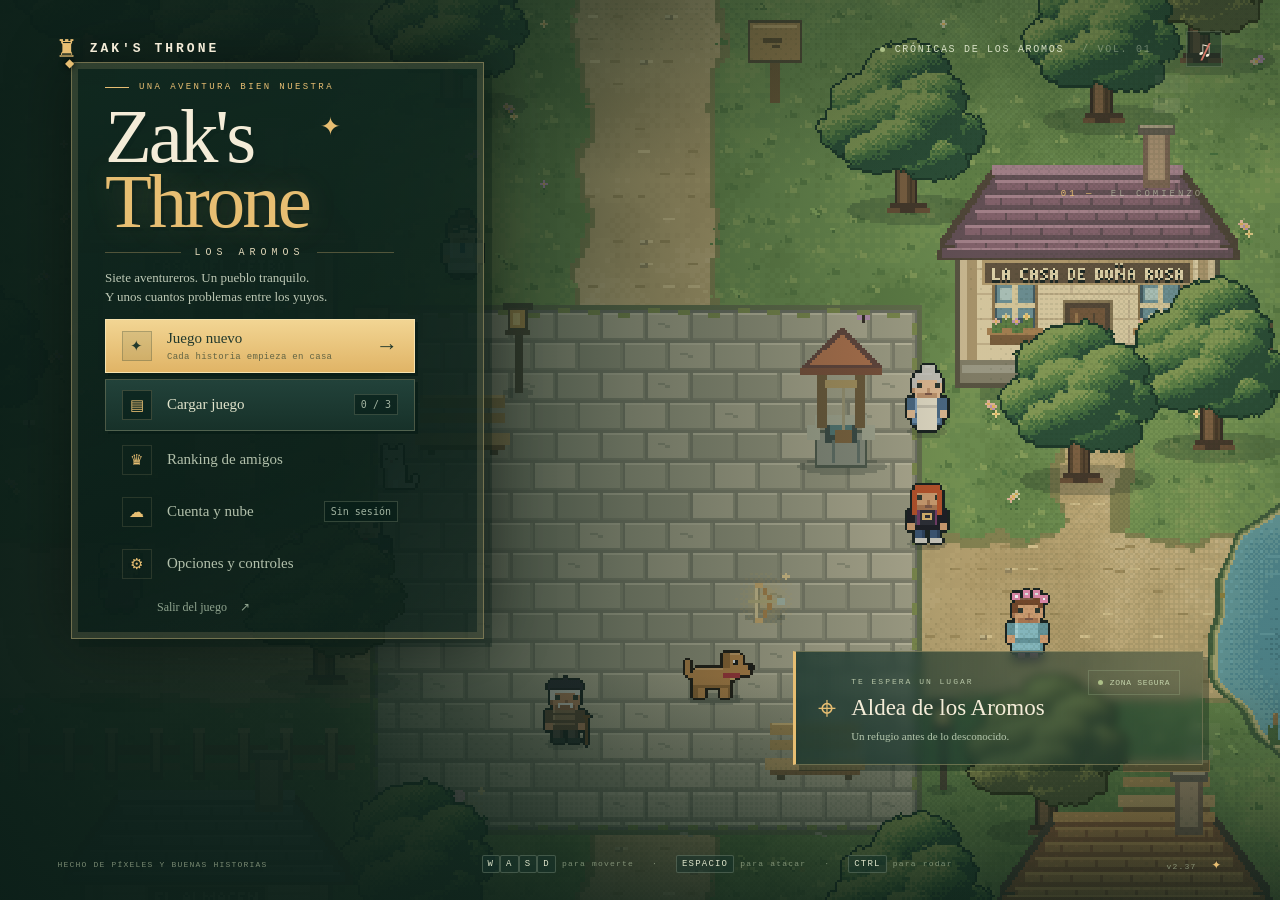
==== index.html @ b89da618 "v2.37 Co-Authored-By: Claude Opus 5.5 <noreply@anthropic.com>" ====
<!DOCTYPE html>
<html lang="es">
<head>
  <meta charset="UTF-8">
  <meta name="viewport" content="width=device-width, initial-scale=1, viewport-fit=cover, user-scalable=no">
  <meta name="mobile-web-app-capable" content="yes">
  <meta name="apple-mobile-web-app-capable" content="yes">
  <meta name="apple-mobile-web-app-status-bar-style" content="black-translucent">
  <meta name="theme-color" content="#172e28">
  <link rel="manifest" href="manifest.webmanifest">
  <link rel="apple-touch-icon" href="icons/icon-192.png">
  <meta name="description" content="Zak's Throne: una aventura pixel art entre amigos, yuyos y un poquito de peligro.">
  <title>Zak's Throne — Los Aromos</title>
  <link rel="icon" href="data:image/svg+xml,%3Csvg xmlns='http://www.w3.org/2000/svg' viewBox='0 0 32 32'%3E%3Crect width='32' height='32' rx='6' fill='%23172e28'/%3E%3Cpath d='M6 10l5 5 5-9 5 9 5-5-3 15H9z' fill='%23eac779'/%3E%3C/svg%3E">
  <link rel="stylesheet" href="src/style.css">
</head>
<body>
  <main id="app">
    <canvas id="world" width="640" height="360" aria-label="Mundo de Zak's Throne: juego de aventura visto desde arriba"></canvas>
    <div class="vignette"></div>
    <header id="masthead"><a class="brand" href="#" aria-label="Zak's Throne"><span class="crown">♜</span> ZAK'S THRONE</a><div class="edition"><span class="live-dot"></span> CRÓNICAS DE LOS AROMOS <span class="edition-version">/ VOL. 01</span></div><button class="icon-button" id="menu-fullscreen" title="Pantalla completa" aria-label="Pantalla completa">⛶</button><button class="icon-button" id="sound-toggle" title="Activar o desactivar sonido" aria-label="Activar sonido">♫<span class="sound-slash">/</span></button></header>
    <section id="menu-screen" class="screen menu-screen">
      <div class="menu-copy">
        <div class="eyebrow"><span></span> UNA AVENTURA BIEN NUESTRA</div>
        <h1>Zak's<br><span>Throne</span><i>✦</i></h1>
        <div class="title-rule"><span></span><b>LOS AROMOS</b><span></span></div>
        <p class="menu-description">Siete aventureros. Un pueblo tranquilo.<br>Y unos cuantos problemas entre los yuyos.</p>
        <nav class="main-actions" aria-label="Menú principal">
          <button class="button primary" id="new-game"><span class="button-symbol">✦</span><span>Juego nuevo<small>Cada historia empieza en casa</small></span><span class="arrow">→</span></button>
          <button class="button secondary" id="load-game"><span class="button-symbol">▤</span><span>Cargar juego</span><span id="save-count" class="button-tag">0 / 3</span></button>
          <button class="button quiet" id="ranking-button"><span class="button-symbol">♛</span><span>Ranking de amigos</span></button>
          <button class="button quiet hidden" id="cloud-button"><span class="button-symbol">☁</span><span>Cuenta y nube</span><span id="cloud-status" class="button-tag"></span></button>
          <button class="button quiet" id="settings-button"><span class="button-symbol">⚙</span><span>Opciones y controles</span></button>
          <button class="exit-link" id="exit-game">Salir del juego <span>↗</span></button>
        </nav>
        <div class="menu-note"><span class="tiny-leaf">❧</span> Sin apuro. El camino también es la aventura.</div>
      </div>
      <aside class="scene-caption"><div class="scene-marker">⌖</div><div><span>TE ESPERA UN LUGAR</span><strong>Aldea de los Aromos</strong><p>Un refugio antes de lo desconocido.</p></div><span class="safe-pill"><i></i> ZONA SEGURA</span></aside>
      <div class="scene-label"><span>01 —</span> EL COMIENZO</div>
    </section>
    <section id="character-screen" class="screen hidden">
      <div class="page-heading"><button class="back-button" data-back="menu">← Volver</button><div class="eyebrow">TU HISTORIA, TU PERSONAJE</div><h2>¿Quién sale a la aventura?</h2><p>Cada amigo tiene su manera de arreglárselas.</p></div>
      <div id="character-grid" class="character-grid"></div>
      <div id="character-detail" class="character-detail"></div>
      <div class="character-bottom"><label class="ranking-name"><span>Tu nombre en el ranking</span><input id="player-name" maxlength="16" autocomplete="nickname" placeholder="Tu apodo (obligatorio)" spellcheck="false" required aria-required="true"></label><button id="begin-adventure" class="button primary compact">Empezar la aventura <span>→</span></button></div>
    </section>
    <section id="hud" class="hidden" aria-label="Interfaz de juego">
      <div class="player-panel"><canvas id="hud-portrait" width="40" height="48"></canvas><div class="player-vitals"><div class="player-label"><strong id="hud-name">Dante</strong><span id="hud-level">NVL. 1</span></div><div class="meter health"><i id="health-fill"></i><span id="health-text"></span></div><div class="meter energy"><i id="energy-fill"></i><span id="energy-text"></span></div><div class="meter xp"><i id="xp-fill"></i></div><div class="purse"><span id="hud-coins" title="Monedas">◉ 0</span><button id="herb-button" class="purse-herbs" title="Usar hierba medicinal (R)">❦ <b id="hud-herbs">0/5</b> <kbd>R</kbd></button><button id="item-button" class="purse-herbs purse-item" title="Usar el objeto elegido (F). G cambia de objeto">🎒 <b id="hud-item">—</b> <kbd>F</kbd></button><span id="hud-combo" class="combo"></span></div></div></div>
      <div class="location-panel"><span id="hud-time">☀ 08:00</span><strong id="hud-biome">Aldea de los Aromos</strong><span id="hud-safety" class="safe-text">ZONA SEGURA</span></div>
      <div id="status-effects"></div><div id="quest-hint"><span>DIARIO DE VIAJE</span><strong id="quest-current">Encontrá el arco en la aldea</strong><small>J para abrir el diario</small></div>
      <div id="interaction-hint" class="hidden"></div>
      <div id="boss-bar" class="hidden" aria-live="polite"><span id="boss-name">Jefe</span><div class="boss-meter"><i id="boss-fill"></i></div><small id="boss-hint"></small></div>
      <div class="bottom-hud"><button id="stats-button" class="hud-button" title="Personaje (C)">♙ <span>Personaje</span><b id="points-badge" class="hidden">0</b><kbd>C</kbd></button><button id="bag-button" class="hud-button" title="Bolsa y amuletos (B)">🎒 <span>Bolsa</span><kbd>B</kbd></button><div id="weapon-bar"></div><button id="ability-button" class="hud-button ability"><span id="ability-label">Habilidad</span><kbd>Q</kbd><i id="ability-cooldown"></i></button><button id="journal-button" class="hud-button" title="Diario (J)">▤ <b id="journal-badge" class="hidden" aria-label="Recompensas para reclamar">◉</b><kbd>J</kbd></button><button id="pause-button" class="hud-button" title="Pausa (Esc)">Ⅱ <kbd>Esc</kbd></button><button id="fullscreen-button" class="hud-button" title="Pantalla completa" aria-label="Pantalla completa">⛶</button></div>
      <div id="touch-controls"><div id="joystick-zone" aria-label="Joystick: arrastrá para moverte"><div class="stick-base"><div class="stick-knob"></div></div></div><div class="touch-actions"><button id="touch-attack" aria-label="Atacar: arrastrá para apuntar y soltá para atacar, o tocá para apuntar solo"><span class="aim-knob">⚔</span></button><button id="touch-roll" aria-label="Rodar">⟲<small>Rodar</small></button><button id="touch-ability" aria-label="Habilidad">✦<small id="touch-ability-label">Hab.</small></button><button id="touch-interact" aria-label="Interactuar">E</button><button id="touch-herb" aria-label="Usar hierba">❦<small id="touch-herb-count">0</small></button><button id="touch-item" aria-label="Usar el objeto elegido">🎒<small id="touch-item-count">—</small></button><button id="touch-run" aria-label="Correr" aria-pressed="false">»<small>Correr</small></button><button id="touch-weapon" aria-label="Cambiar arma">✊<small>Arma</small></button></div></div>
    </section>
    <div id="toast-container" aria-live="polite"></div>
    <div id="modal-overlay" class="hidden"><section id="modal" role="dialog" aria-modal="true" aria-labelledby="modal-title"><button id="close-modal" class="modal-close" aria-label="Cerrar">×</button><div id="modal-content"></div></section></div>
    <footer id="menu-footer"><span>HECHO DE PÍXELES Y BUENAS HISTORIAS</span><span><kbd>W</kbd><kbd>A</kbd><kbd>S</kbd><kbd>D</kbd> para moverte <i>·</i> <kbd>ESPACIO</kbd> para atacar <i>·</i> <kbd>CTRL</kbd> para rodar</span><span>v2.37 <b>✦</b></span></footer>
  </main>
  <script src="src/config.js"></script><script src="src/data.js"></script><script src="src/npcs.js"></script><script src="src/world.js"></script><script src="src/pixel.js"></script><script src="src/render.js"></script><script src="src/game.js"></script><script src="src/bosses.js"></script><script src="src/dimension.js"></script><script src="src/items.js"></script><script src="src/realm.js"></script><script src="src/weather.js"></script><script src="src/companions.js"></script><script src="src/companions-art.js"></script><script src="src/companion-levels.js"></script><script src="src/kennel.js"></script><script src="src/truco.js"></script><script src="src/medals.js"></script><script src="src/wanderer.js"></script><script src="src/weekly.js"></script><script src="src/bestiary.js"></script><script src="src/counter.js"></script><script src="src/ranking.js"></script><script src="src/cloud.js"></script><script src="src/ui.js"></script><script src="src/ui-extras.js"></script><script src="src/ui-codex.js"></script>
</body>
</html>
---- src/style.css ----
:root{--ink:#172e28;--deep:#11251f;--paper:#f4ecd8;--muted:#a1b3a0;--gold:#e7be72;--line:rgba(221,222,183,.2);--green:#8ba780;--red:#d37666}*{box-sizing:border-box}html,body{margin:0;min-height:100%;width:100%;background:var(--deep);color:var(--paper);font-family:Georgia,'Times New Roman',serif}button,a{-webkit-tap-highlight-color:transparent}button{font:inherit;cursor:pointer}button:disabled{cursor:not-allowed;opacity:.4}button:focus-visible,a:focus-visible{outline:2px solid var(--gold);outline-offset:5px}button{color:inherit}a{color:inherit;text-decoration:none}#app{height:100svh;min-height:680px;position:relative;overflow:hidden;background:#294b39}#world{position:absolute;inset:0;width:100%;height:100%;object-fit:cover;image-rendering:crisp-edges;image-rendering:pixelated}.vignette{position:absolute;inset:0;background:linear-gradient(90deg,rgba(12,31,25,.97) 0%,rgba(15,34,27,.89) 26%,rgba(15,34,27,.45) 49%,rgba(13,29,25,.08) 76%),linear-gradient(0deg,rgba(11,29,23,.74),transparent 25%,transparent 80%,rgba(11,29,23,.3));pointer-events:none}#masthead{position:absolute;z-index:10;left:4.5%;right:4.5%;top:31px;display:flex;align-items:center;gap:35px}.brand{font:700 13px/1.4 'Courier New',monospace;letter-spacing:3px;display:flex;align-items:center;gap:11px}.crown{font-size:30px;color:var(--gold);line-height:20px}.edition{font:10px 'Courier New',monospace;letter-spacing:1.7px;display:flex;gap:10px;align-items:center;margin-left:auto;color:#d7e0c4}.edition-version{opacity:.4;margin-left:8px}.live-dot,.safe-pill i{height:5px;width:5px;border-radius:50%;background:#acbf87;box-shadow:0 0 9px #adbf8755}.icon-button{border:1px solid var(--line);background:#132b2370;width:36px;height:36px;font-size:21px;position:relative}.sound-slash{position:absolute;right:9px;top:7px;font:22px monospace;color:var(--red)}.screen{position:absolute;inset:0}.hidden{display:none!important}.menu-copy{position:absolute;left:8.2%;top:19%;width:345px}.eyebrow{font:10px 'Courier New',monospace;letter-spacing:2.4px;color:var(--gold);display:flex;align-items:center;gap:10px}.eyebrow>span{height:1px;width:24px;background:var(--gold)}h1{font-size:clamp(76px,7.7vw,119px);line-height:.85;letter-spacing:-5px;margin:31px 0 27px;font-weight:normal;text-shadow:3px 4px 0 #0b211b55;position:relative}h1>span{color:var(--gold)}h1>i{font:25px Georgia;color:var(--gold);position:absolute;top:18px;left:277px}.title-rule{display:flex;align-items:center;gap:13px;width:289px}.title-rule span{height:1px;background:#d5b37555;flex:1}.title-rule b{font:10px 'Courier New',monospace;letter-spacing:5px;font-weight:normal;color:#ded5b7}.menu-description{font-size:15px;line-height:1.75;color:#bdc8b5;margin:23px 0 26px}.main-actions{display:flex;flex-direction:column;gap:10px;width:310px}.button{display:flex;align-items:center;gap:15px;text-align:left;width:100%;border:1px solid transparent;padding:16px 19px;font-size:17px;transition:background .18s,transform .18s}.button:hover{transform:translateX(3px)}.button.primary{background:var(--gold);color:#22392c;border-color:#f0d99b;box-shadow:3px 3px 0 #091e1970}.button.primary:hover{background:#f0cf8e}.button small{font:9px 'Courier New',monospace;display:block;margin-top:5px;opacity:.67;letter-spacing:.3px}.button-symbol{width:19px;font-size:20px}.arrow{margin-left:auto;font-size:22px}.secondary{border-color:#a4b09750;background:#1a352d8c;color:#e1e4cc}.secondary:hover,.quiet:hover{background:#36534499}.button-tag{font:10px monospace;margin-left:auto;border:1px solid var(--line);padding:4px 6px;color:var(--muted)}.quiet{background:#142e2455;color:#b2c0ab;border-color:transparent;padding-top:11px;padding-bottom:11px;font-size:14px}.exit-link{border:none;background:none;text-align:left;width:max-content;margin:7px 0 0 52px;padding:0;color:#8fa38e;font-size:12px}.exit-link:hover{color:var(--paper)}.exit-link span{padding-left:10px}.menu-note{margin-top:33px;font-size:11px;font-style:italic;color:#8b9e86;white-space:nowrap}.tiny-leaf{font-style:normal;color:var(--gold);font-size:20px;margin-right:8px}.scene-caption{position:absolute;right:6%;bottom:15%;display:flex;align-items:center;gap:15px;padding:18px 22px;border-left:2px solid #d5b77999;background:linear-gradient(90deg,#17342cc9,#17342c66);backdrop-filter:blur(5px)}.scene-marker{font-size:32px;color:var(--gold)}.scene-caption div>span{font:8px 'Courier New',monospace;letter-spacing:2px;color:#b6c5a6}.scene-caption strong{display:block;font-size:23px;font-weight:normal;margin:7px 0}.scene-caption p{font-size:11px;color:#b5c7ad;margin:0}.safe-pill{font:8px 'Courier New',monospace;color:#c3d2aa;letter-spacing:.7px;display:flex;align-items:center;gap:7px;border:1px solid #adc19740;padding:7px 9px;margin:0 0 0 28px;align-self:flex-start}.scene-label{position:absolute;right:6%;top:21%;font:9px 'Courier New',monospace;letter-spacing:3px;color:#dce5c388}.scene-label span{color:var(--gold);margin-right:8px}#menu-footer{position:absolute;bottom:26px;left:4.5%;right:4.5%;display:flex;justify-content:space-between;align-items:center;font:8px 'Courier New',monospace;letter-spacing:1.2px;color:#b4c4a2a0}kbd{display:inline-block;border:1px solid #b7c4a744;background:#18342b88;padding:3px 5px;font:9px 'Courier New',monospace;border-radius:2px;color:#dbe2c8}#menu-footer i{margin:0 12px}#menu-footer b{font-size:16px;color:var(--gold);margin-left:9px}#character-screen{background:#122b24ed;padding:99px 7% 65px;overflow:auto}.page-heading{text-align:center}.page-heading .eyebrow{justify-content:center}h2{font-size:37px;font-weight:normal;letter-spacing:-.8px;margin:12px 0}p{line-height:1.6}.page-heading p{color:var(--muted);font-size:14px;margin:8px 0 28px}.back-button{position:absolute;left:7%;top:104px;border:0;background:none;color:var(--muted);font-size:13px}.character-grid{max-width:1060px;margin:auto;display:grid;grid-template-columns:repeat(7,1fr);gap:12px}.character-card{background:#203c31;border:1px solid var(--line);text-align:center;position:relative;padding:16px 7px 18px;transition:transform .15s,background .15s}.character-card:hover{transform:translateY(-4px);background:#2b4939}.character-card.selected{border-color:var(--gold);background:#364736;box-shadow:0 0 0 2px #d5b77922}.character-card.selected:before{content:'✦';position:absolute;top:8px;right:10px;color:var(--gold);font-size:13px}.character-card canvas{height:105px;width:88px;image-rendering:pixelated;display:block;margin:0 auto 9px}.character-card strong{font-size:21px;display:block;font-weight:normal}.character-card small{font:9px 'Courier New',monospace;color:var(--muted);display:block;margin-top:8px}.character-detail{max-width:1060px;margin:18px auto 0;display:grid;grid-template-columns:1fr 1.7fr;gap:30px;background:#0b221b80;border:1px solid var(--line);padding:23px 26px}.stat-row{display:flex;align-items:center;gap:12px;font:12px 'Courier New',monospace;margin-bottom:11px}.stat-row label{width:100px;color:var(--muted)}.stat-track{height:4px;background:#6f856735;flex:1}.stat-track i{display:block;height:100%;background:var(--gold)}.stat-row b{width:28px;text-align:right;font-weight:normal}.traits{display:flex;flex-direction:column;gap:12px}.trait h3{font-size:13px;font-weight:normal;margin:0 0 5px;color:var(--gold)}.trait p{font-size:11px;color:#afbfaa;margin:0;line-height:1.55}.trait.negative h3{color:#dca28d}.character-bottom{max-width:1060px;margin:18px auto;display:flex;align-items:center;justify-content:space-between;gap:20px}.character-bottom>span{font-size:11px;color:var(--muted)}.compact{width:auto!important;min-width:220px;padding:14px 20px;font-size:15px!important;justify-content:space-between}.playing #masthead,.playing #menu-footer,.playing .vignette{display:none}.playing #app{min-height:0}.playing #world{object-fit:fill}#hud{position:absolute;inset:0;pointer-events:none;font-family:'Courier New',monospace}#hud button{pointer-events:auto}.player-panel{position:absolute;top:22px;left:25px;display:flex;gap:10px;align-items:center;background:#142a24ed;border:1px solid #cbb97b70;box-shadow:3px 3px #0c211c77;padding:12px}.player-panel canvas{width:45px;height:54px;image-rendering:pixelated;background:#324b37}.player-vitals{width:175px}.player-label{display:flex;justify-content:space-between;font-size:12px;margin-bottom:8px}.player-label span{font-size:9px;color:var(--gold)}.meter{height:13px;position:relative;background:#071d17;border:1px solid #9eac8266;margin-top:4px}.meter i{display:block;height:100%;transition:width .12s}.meter span{position:absolute;inset:0;text-align:center;font-size:9px;line-height:11px;text-shadow:1px 1px #142b24}.health i{background:#b85549;box-shadow:inset 0 2px #df958277}.energy{height:9px}.energy i{background:#c7a455}.energy span{line-height:7px;font-size:7px}.xp{height:4px;border:0}.xp i{background:#a5c9a0}.location-panel{position:absolute;top:24px;right:25px;background:#132b23dc;border:1px solid #bdb88150;padding:12px 20px;text-align:right}.location-panel>span{display:block;font-size:9px;color:var(--gold)}.location-panel strong{display:block;font:19px Georgia;margin:5px 0 7px}.location-panel .safe-text{font-size:8px;color:#aac390;letter-spacing:2px}.location-panel .danger{color:#e8a285}.bottom-hud{position:absolute;bottom:25px;left:50%;transform:translateX(-50%);display:flex;align-items:stretch;gap:7px;white-space:nowrap}.hud-button,.weapon-slot{position:relative;background:#142d25ee;border:1px solid #b8b48a77;min-height:51px;min-width:42px;padding:10px;color:#e4dfbf;font:12px 'Courier New',monospace;box-shadow:2px 2px #11221c70;display:flex;align-items:center;justify-content:center;gap:6px}.hud-button kbd{font-size:8px;padding:2px 3px}.hud-button:hover,.weapon-slot:hover{background:#34503b}.hud-button b{position:absolute;top:-7px;right:-6px;background:var(--gold);color:var(--ink);border-radius:50%;padding:4px;min-width:20px}.ability{min-width:150px;overflow:hidden}.ability>i{position:absolute;inset:auto 0 0;height:3px;background:var(--gold);pointer-events:none}#weapon-bar{display:flex;gap:5px}.weapon-slot{width:48px;font-size:21px;padding:5px}.weapon-slot kbd{position:absolute;top:3px;left:3px;font-size:7px;line-height:7px;padding:1px 2px}.weapon-slot.selected{border-color:var(--gold);background:#4c5433}.weapon-slot.locked{opacity:.4}.weapon-slot .ammo{position:absolute;bottom:3px;right:4px;font-size:7px;color:var(--gold)}#status-effects{position:absolute;left:25px;top:124px;display:flex;gap:7px;max-width:60%;flex-wrap:wrap}.status-tag{background:#142b23e0;color:#e9d4a5;border:1px solid #d1b86a66;font-size:10px;padding:7px 9px}#quest-hint{position:absolute;top:141px;right:25px;max-width:245px;background:#132b23c9;padding:12px 15px;border-left:2px solid #d9bc73}#quest-hint>span{display:block;font-size:8px;letter-spacing:2px;color:var(--gold)}#quest-hint strong{display:block;font:13px Georgia;margin:7px 0}#quest-hint small{font-size:8px;color:var(--muted)}#interaction-hint{position:absolute;left:50%;bottom:100px;transform:translateX(-50%);background:#112c23eb;border:1px solid #cbbb8980;padding:10px 16px;font-size:12px;white-space:nowrap}#interaction-hint kbd{margin-right:8px}#toast-container{position:absolute;left:50%;top:12%;transform:translateX(-50%);z-index:40;width:max-content;max-width:90%;pointer-events:none}.toast{background:#18362eef;border:1px solid #d3b67488;border-left:3px solid var(--gold);padding:13px 20px;box-shadow:3px 3px #0b201b66;color:var(--paper);font-size:13px;max-width:460px;text-align:center;animation:toast-in .25s ease-out;margin-bottom:8px}.toast.error{border-color:#cd8170}.toast.leaving{opacity:0;transition:opacity .3s}@keyframes toast-in{from{opacity:0;transform:translateY(-8px)}to{opacity:1;transform:none}}#modal-overlay{position:absolute;inset:0;z-index:30;background:#091e18bd;backdrop-filter:blur(5px);display:flex;align-items:center;justify-content:center;padding:24px}#modal{width:580px;max-width:100%;max-height:90vh;overflow:auto;background:#19342b;border:1px solid #b8aa7c;box-shadow:7px 7px #071b15aa;padding:33px;position:relative}.modal-close{position:absolute;right:14px;top:10px;background:none;border:0;color:var(--muted);font-size:27px}.modal-eyebrow{font:9px 'Courier New',monospace;letter-spacing:2px;color:var(--gold)}#modal h2{font-size:30px;margin:10px 0 20px}#modal p{font-size:13px;color:#bfccb5}.modal-actions{display:flex;flex-direction:column;gap:10px;margin-top:22px}.modal-actions .button{font-size:15px;justify-content:space-between}.save-slot{width:100%;border:1px solid var(--line);background:#10291f;margin:8px 0;padding:15px;display:flex;gap:15px;align-items:center;text-align:left}.save-slot:not(:disabled):hover{border-color:var(--gold);background:#294535}.slot-index{color:var(--gold);font:21px Georgia}.slot-content{flex:1}.slot-content strong{display:block;font-size:16px;font-weight:normal}.slot-content small{display:block;color:var(--muted);font:10px 'Courier New',monospace;margin-top:7px;line-height:1.6}.slot-arrow{color:var(--gold)}.help-grid{display:grid;grid-template-columns:1fr 1fr;gap:11px 20px;font-size:12px;margin:20px 0}.help-grid>div{display:flex;justify-content:space-between;gap:8px;color:#bbc8b1;align-items:center}.setting-row{display:flex;align-items:center;justify-content:space-between;padding:15px 0;border-top:1px solid var(--line);font-size:14px}.toggle{border:1px solid #cdb77b;background:#10271f;padding:7px 12px;color:var(--gold);font:10px 'Courier New',monospace}.hint{font-size:11px!important;color:var(--muted)!important}.stats-upgrade{display:flex;justify-content:space-between;gap:10px;align-items:center;border-bottom:1px solid var(--line);padding:12px 0;font-size:14px}.stats-upgrade>span{flex:1}.stats-upgrade b{color:var(--gold);font:13px monospace}.upgrade-button{background:#d5b778;color:#18352a;border:0;width:27px;height:27px;font-size:17px}.stats-summary{background:#10281f;padding:13px;font:11px/1.9 'Courier New',monospace;color:#b7c6aa;margin-top:18px}.journal-task{display:flex;align-items:flex-start;gap:13px;border-bottom:1px solid var(--line);padding:13px 0;font-size:14px}.journal-task b{color:var(--gold);font-weight:normal}.journal-task.done{opacity:.55}.journal-task.done strong{text-decoration:line-through}.journal-task strong{font-weight:normal}.journal-task small{font-size:11px;color:var(--muted);display:block;margin-top:5px}.death-quote{font:italic 21px/1.5 Georgia!important;color:var(--gold)!important;border-left:2px solid var(--gold);padding-left:18px}.inline-actions{display:flex;gap:10px;margin-top:17px}.inline-actions .button{font-size:13px;padding:12px;justify-content:center}#touch-controls{display:none}.exited #world{filter:blur(3px)}@media(min-height:850px){.menu-copy{top:21%}.main-actions{gap:12px}.menu-description{margin:28px 0 30px}}@media(max-height:740px) and (min-width:801px){#app{min-height:600px}.menu-copy{top:17%}h1{font-size:83px;margin:24px 0}.menu-description{margin:18px 0}.button{padding-top:13px;padding-bottom:13px}.menu-note{margin-top:19px}.scene-caption{bottom:18%}.character-card canvas{height:85px;width:71px}.character-detail{padding:15px 22px}.page-heading p{margin-bottom:18px}#character-screen{padding-top:90px}}@media(max-width:1000px){.menu-copy{left:7%}.scene-caption{right:4%;padding:14px;gap:10px}.scene-caption strong{font-size:19px}.safe-pill{display:none}.character-grid{gap:7px}.character-card canvas{width:70px;height:84px}.character-detail{gap:18px}.edition-version{display:none}.hud-button>span:not(#ability-label){display:none}.ability{min-width:120px}.bottom-hud{gap:5px}.hud-button{padding:8px}#quest-hint{max-width:205px}}@media(max-width:700px){#app{min-height:740px}#masthead{top:22px;left:6%;right:6%}.edition{display:none}.icon-button{margin-left:auto}.vignette{background:linear-gradient(90deg,#102b23f0,#122c24b0 70%,#102b2370),linear-gradient(0deg,#102b23cc,transparent)}.menu-copy{left:9%;top:17%;width:82%}h1{font-size:88px}.menu-description{font-size:14px}.main-actions{width:100%;max-width:330px}.scene-caption{display:none}.scene-label{display:none}#menu-footer{left:9%;right:9%;font-size:7px}#menu-footer>span:nth-child(2){display:none}.menu-note{font-size:10px}.character-grid{grid-template-columns:repeat(4,1fr);gap:8px}.character-card{padding:8px}.character-card canvas{height:66px;width:55px;margin-bottom:5px}.character-card strong{font-size:17px}.character-card small{font-size:8px}.page-heading h2{font-size:27px}.page-heading .eyebrow{font-size:8px}.page-heading p{font-size:12px;margin-bottom:17px}.back-button{top:76px;font-size:11px}.character-detail{grid-template-columns:1fr;padding:16px;gap:12px}.traits{gap:10px}.trait p{font-size:10px}.stat-row{font-size:10px;margin-bottom:7px}.character-bottom{flex-direction:column}.character-bottom>span{font-size:10px}.character-bottom .button{width:100%!important}#character-screen{padding:102px 6% 75px}#modal{padding:28px 22px}.player-panel{left:10px;top:10px;padding:8px;gap:6px}.player-panel canvas{width:30px;height:36px}.player-vitals{width:130px}.player-label{font-size:10px}.location-panel{top:10px;right:10px;padding:10px}.location-panel strong{font-size:13px}.location-panel .safe-text{font-size:6px}.location-panel>span{font-size:7px}#quest-hint{display:none}#status-effects{left:10px;top:103px}.status-tag{font-size:8px;padding:5px}.bottom-hud{bottom:12px;gap:4px}.hud-button,.weapon-slot{min-height:41px;min-width:32px;font-size:10px;padding:5px}.weapon-slot{width:34px;font-size:17px}.hud-button kbd{display:none}.ability{min-width:100px;font-size:9px}.help-grid{grid-template-columns:1fr}.brand{font-size:11px}.playing #app{min-height:0}#interaction-hint{bottom:170px;font-size:10px;max-width:90%;white-space:normal}}@media(pointer:coarse){#touch-controls{display:flex;position:absolute;bottom:77px;left:16px;right:16px;justify-content:space-between;align-items:flex-end}.dpad{width:126px;display:grid;grid-template-columns:repeat(3,40px);gap:3px}.dpad button{height:38px}.dpad button:first-child{grid-column:2}.dpad button:nth-child(2){grid-row:2;grid-column:1}.dpad button:nth-child(3){grid-row:2;grid-column:2}.dpad button:nth-child(4){grid-row:2;grid-column:3}#touch-controls button{background:#17392abf;border:1px solid #d7c78888;color:var(--paper);touch-action:none;user-select:none;border-radius:3px}.touch-actions{display:flex;gap:7px;align-items:flex-end}.touch-actions button{padding:13px 10px;font:10px monospace}.touch-actions #touch-attack{height:63px;width:65px;border-radius:50%}.player-panel{transform-origin:top left}.bottom-hud{bottom:12px}#interaction-hint{bottom:165px}}@media(prefers-reduced-motion:reduce){*{transition:none!important;animation:none!important}}

.weapon-recharge{position:absolute;bottom:0;left:0;height:2px;background:var(--gold);pointer-events:none}.weapon-slot.locked .weapon-recharge{display:none}@media(min-height:850px){.menu-copy{top:17.5%}}

#world:focus{outline:none}

@media(max-width:700px){.bottom-hud{left:8px;width:calc(100% - 16px);transform:none;justify-content:center;gap:3px}.bottom-hud .hud-button{min-width:28px;padding:4px;font-size:9px}.bottom-hud .ability{min-width:85px;max-width:120px;flex:1}.bottom-hud .weapon-slot{width:30px;min-width:30px}#weapon-bar{gap:3px}}
/* v1.1: bolsa, combo, jefes y El Almacén. */
.purse{display:flex;align-items:center;gap:8px;margin-top:7px;font-size:11px}.purse>span:first-child{color:#f2cb5b;min-width:46px}.purse-herbs{pointer-events:auto;background:#0f251e;border:1px solid #9eac8255;color:#bfe0a8;font:11px 'Courier New',monospace;padding:2px 6px;display:flex;align-items:center;gap:4px}.purse-herbs b{font-weight:normal;color:#e4dfbf}.purse-herbs kbd{font-size:7px;padding:1px 3px}.purse-herbs:disabled{opacity:.45}.combo{margin-left:auto;color:#f6e2b8;font-weight:bold;letter-spacing:1px}.combo.ready{color:#ffd65c;text-shadow:0 0 6px #ffd65c88;animation:combo-pulse .5s ease-in-out infinite alternate}@keyframes combo-pulse{from{transform:scale(1)}to{transform:scale(1.15)}}
#status-effects{top:146px}
#boss-bar{position:absolute;top:24px;left:50%;transform:translateX(-50%);width:min(420px,44vw);text-align:center;background:#1a1418e6;border:1px solid #c47c6a99;box-shadow:3px 3px #0c0a0b77;padding:9px 14px 8px}#boss-bar>span{display:block;font:15px Georgia;color:#f3d9c4;letter-spacing:.5px}.boss-meter{height:10px;background:#0d0a0b;border:1px solid #8c5a4f;margin:7px 0 5px}.boss-meter i{display:block;height:100%;background:linear-gradient(#e0705e,#a63a33);transition:width .15s}#boss-bar small{font-size:9px;color:#c9a99b;letter-spacing:1px}#boss-bar.warning{border-color:#ff8f7a;animation:boss-warn .2s ease-in-out infinite alternate}#boss-bar.warning small{color:#ffb09a;font-weight:bold}@keyframes boss-warn{from{box-shadow:0 0 0 #ff8f7a00}to{box-shadow:0 0 16px #ff8f7a88}}
.shop-purse{display:flex;justify-content:space-between;align-items:center;background:#10281f;border:1px solid var(--line);padding:11px 15px;font:12px 'Courier New',monospace!important}.shop-purse strong{color:#f2cb5b;font-size:18px}.shop-message{color:var(--gold)!important}.shop-item{display:flex;justify-content:space-between;align-items:center;gap:14px;border-bottom:1px solid var(--line);padding:12px 0}.shop-item strong{font-weight:normal;font-size:15px}.shop-item small{display:block;font-size:11px;color:var(--muted);margin-top:4px}.shop-item .shop-note{color:#c9b98a;font-family:'Courier New',monospace;font-size:10px}.shop-buy{min-width:84px;background:#d5b778;color:#18352a;border:0;padding:9px 10px;font:bold 12px 'Courier New',monospace}.shop-buy:not(:disabled):hover{background:#f0cf8e}.shop-item.sold-out{opacity:.55}
.journal-task.boss strong{color:#f0b9a8}
#app:has(#boss-bar:not(.hidden)) #toast-container{top:118px}@media(max-width:1000px){#boss-bar{top:auto;bottom:90px;width:min(320px,40vw);padding:6px 10px}#boss-bar>span{font-size:12px}.boss-meter{margin:5px 0 3px}#app:has(#boss-bar:not(.hidden)) #toast-container{top:12%}}@media(max-width:700px){#status-effects{top:122px}#boss-bar{top:108px;bottom:auto;width:calc(100% - 20px);padding:6px 10px}#app:has(#boss-bar:not(.hidden)) #status-effects{top:168px}#app:has(#boss-bar:not(.hidden)) #toast-container{top:200px}#boss-bar>span{font-size:12px}.purse{font-size:9px;gap:5px}.purse-herbs{font-size:9px}.purse-herbs kbd{display:none}}
@media(pointer:coarse){.touch-actions #touch-roll{height:52px;width:52px;border-radius:50%}}
/* v1.2: juego cómodo en celulares. */
#fullscreen-button{display:none}
.choosing #menu-footer{display:none}
.character-bottom{position:sticky;bottom:-65px;z-index:2;background:linear-gradient(0deg,#122b24 70%,#122b2400);padding:12px 0}
@media(max-height:520px){
 #app,.playing #app{min-height:0}
 #masthead{top:12px}
 .menu-copy{top:54px;left:6%;width:auto;display:grid;grid-template-columns:auto 300px;column-gap:44px;align-items:start}
 .menu-copy .eyebrow,.menu-copy .title-rule,.menu-note,.scene-label,.scene-caption,#menu-footer{display:none}
 h1{font-size:64px;margin:6px 0 10px;letter-spacing:-3px;grid-column:1}h1>i{display:none}
 .menu-description{grid-column:1;margin:0;font-size:13px}
 .main-actions{grid-column:2;grid-row:1/span 3;width:300px;gap:7px;margin-top:6px}
 .button{padding:10px 14px;font-size:15px}.button small{display:none}.exit-link{margin-top:2px}
 #character-screen{padding:56px 4% 0}.back-button{top:58px;left:4%}
 .page-heading h2{font-size:24px;margin:6px 0}.page-heading p{display:none}.page-heading .eyebrow{font-size:8px}
 .character-card{padding:7px 4px 9px}.character-card canvas{width:52px;height:62px;margin-bottom:4px}.character-card strong{font-size:16px}.character-card small{font-size:7px;margin-top:3px}
 .character-detail{margin-top:10px;padding:12px 16px;gap:16px}.character-bottom{margin:8px auto 0;bottom:0}
 #modal{padding:20px 22px;max-height:94svh}#modal h2{font-size:22px;margin:6px 0 12px}
}
@media(max-width:700px){.character-bottom{bottom:0;margin-bottom:0}#character-screen{padding-bottom:0}}
@media(pointer:coarse){
 html,body{overscroll-behavior:none}
 .playing,.playing #app{touch-action:none;-webkit-user-select:none;user-select:none;-webkit-touch-callout:none}
 #hud button{-webkit-tap-highlight-color:transparent}
 #touch-controls{display:block;position:absolute;inset:0;pointer-events:none}
 #joystick-zone{position:absolute;left:0;bottom:0;width:44%;height:62%;pointer-events:auto;touch-action:none}
 .stick-base{position:absolute;left:max(86px,calc(env(safe-area-inset-left) + 76px));top:calc(100% - 96px);width:116px;height:116px;margin:-58px 0 0 -58px;border-radius:50%;border:2px solid #e7be7266;background:radial-gradient(#11251f55,#11251fa8);opacity:.5;transition:opacity .15s;pointer-events:none}
 #joystick-zone.active .stick-base{opacity:1}
 .stick-knob{position:absolute;left:50%;top:50%;width:50px;height:50px;margin:-25px 0 0 -25px;border-radius:50%;background:radial-gradient(circle at 35% 35%,#f4d996,#c99d4f);box-shadow:0 3px 8px #0008}
 #touch-controls .touch-actions{display:block;position:absolute;right:max(12px,env(safe-area-inset-right));bottom:max(12px,env(safe-area-inset-bottom));width:220px;height:212px;pointer-events:none;gap:0}
 #touch-controls .touch-actions button{position:absolute;pointer-events:auto;touch-action:none;border-radius:50%;padding:0;background:#13302599;border:1px solid #d7c78899;color:var(--paper);font:20px Georgia;display:flex;flex-direction:column;align-items:center;justify-content:center;line-height:1;box-shadow:0 2px 6px #0006;backdrop-filter:blur(2px)}
 #touch-controls .touch-actions button small{font:8px 'Courier New',monospace;margin-top:3px;max-width:90%;overflow:hidden;white-space:nowrap;text-overflow:ellipsis}
 #touch-controls .touch-actions button:active{transform:scale(.92);background:#34503bcc}
 #touch-controls .touch-actions button:disabled{opacity:.38}
 #touch-controls #touch-attack{right:0;bottom:0;width:84px;height:84px;font-size:32px;background:#7a3a2fcc;border-color:#f0b28f}
 #touch-controls #touch-roll{right:97px;bottom:12px;width:60px;height:60px}
 #touch-controls #touch-ability{right:12px;bottom:97px;width:60px;height:60px;color:var(--gold)}
 #touch-controls #touch-interact{right:77px;bottom:77px;width:50px;height:50px;font:bold 17px 'Courier New',monospace}
 #touch-controls #touch-interact.available{background:#c99d4fdd;color:#1b2f26;border-color:#ffe7a8;animation:interact-pulse .8s ease-in-out infinite alternate}
 @keyframes interact-pulse{to{box-shadow:0 0 14px #f4d996}}
 #touch-controls #touch-herb{right:170px;bottom:20px;width:44px;height:44px;font-size:17px;color:#bfe0a8}
 #touch-controls #touch-run{right:150px;bottom:95px;width:44px;height:44px;font-size:17px}
 #touch-controls #touch-run.active{background:#c7a455dd;color:#1b2f26}
 #touch-controls #touch-weapon{right:59px;bottom:165px;width:44px;height:44px;font-size:18px}
 .bottom-hud{top:max(8px,env(safe-area-inset-top));bottom:auto;gap:5px}
 .bottom-hud #weapon-bar,.bottom-hud #ability-button,.bottom-hud kbd,#stats-button>span{display:none!important}
 .bottom-hud .hud-button{min-height:38px;min-width:38px;padding:5px 8px;font-size:15px}
 #fullscreen-button{display:flex}
 .player-panel{top:max(8px,env(safe-area-inset-top));left:max(8px,env(safe-area-inset-left));padding:7px;gap:7px}.player-panel canvas{width:30px;height:36px}.player-vitals{width:150px}.player-label{font-size:10px;margin-bottom:4px}
 .location-panel{top:max(8px,env(safe-area-inset-top));right:max(8px,env(safe-area-inset-right));padding:7px 12px}.location-panel strong{font-size:14px;margin:3px 0}.location-panel>span{font-size:8px}
 #quest-hint{display:none}
 #status-effects{left:max(8px,env(safe-area-inset-left));top:104px}
 #interaction-hint{bottom:18px;font-size:11px}
 #boss-bar{top:56px;bottom:auto;width:min(340px,40vw);padding:5px 10px}#boss-bar>span{font-size:12px}
 #toast-container{top:58px}.toast{font-size:12px;padding:9px 14px}
 #app:has(#boss-bar:not(.hidden)) #toast-container{top:120px}
}
@media(pointer:coarse) and (orientation:portrait){
 .bottom-hud{left:auto;right:max(8px,env(safe-area-inset-right));transform:none;top:74px;width:auto}
 #boss-bar{top:124px;width:calc(100% - 16px)}
 #app:has(#boss-bar:not(.hidden)) #status-effects{top:186px}
 #toast-container{top:128px}#app:has(#boss-bar:not(.hidden)) #toast-container{top:190px}
 #interaction-hint{bottom:240px}
 #joystick-zone{width:50%;height:48%}
}
/* v1.2: ranking de amigos. */
.ranking-name{display:flex;align-items:center;gap:10px;font:10px 'Courier New',monospace;color:var(--muted);letter-spacing:.5px}.ranking-name input{width:170px;background:#0d241c;border:1px solid #b8aa7c88;color:var(--paper);font:15px Georgia;padding:9px 11px}.ranking-name input:focus{outline:2px solid var(--gold);outline-offset:1px}
.rank-tabs{display:flex;gap:6px;margin-bottom:12px}.rank-tab{flex:1;background:#10281f;border:1px solid var(--line);color:var(--muted);padding:9px;font:11px 'Courier New',monospace;letter-spacing:1px}.rank-tab.selected{border-color:var(--gold);color:var(--gold);background:#2a3d2c}
.rank-list{max-height:52vh;overflow:auto}.rank-row{display:grid;grid-template-columns:34px 1fr 46px 70px 48px;gap:8px;align-items:center;padding:9px 6px;border-bottom:1px solid var(--line);font:13px 'Courier New',monospace;text-align:right}.rank-row>span:nth-child(2){text-align:left}.rank-head{font-size:9px;color:var(--gold);letter-spacing:1px;position:sticky;top:0;background:#19342b}.rank-pos{text-align:center!important;color:var(--gold)}.rank-player strong{display:block;font:15px Georgia;font-weight:normal}.rank-player small{font-size:9px;color:var(--muted)}.rank-row.top .rank-pos{font-size:17px}.rank-row.mine{background:#e7be7214;box-shadow:inset 2px 0 var(--gold)}
@media(max-width:700px){.ranking-name{flex-direction:column;align-items:stretch;gap:5px;width:100%}.ranking-name input{width:100%}.rank-row{grid-template-columns:26px 1fr 34px 54px 38px;gap:5px;font-size:11px}}
@media(max-height:520px){.ranking-name input{padding:6px 9px;font-size:13px}.rank-list{max-height:46svh}.main-actions .quiet{padding-top:8px;padding-bottom:8px}}

/* v1.3: controles táctiles más chicos y configurables (--tc la fija ui.js según Opciones). */
#menu-fullscreen{display:none}
@media(pointer:coarse){
 #menu-fullscreen{display:block;margin-left:auto;font-size:18px}#menu-fullscreen+#sound-toggle{margin-left:8px}
 #touch-controls .touch-actions{transform:scale(var(--tc,.7));transform-origin:100% 100%}
 .stick-base{transform:scale(var(--tc,.7));opacity:.35}
 #joystick-zone.active .stick-base{opacity:.85}
 #touch-controls .touch-actions button{background:#1330256b;border-color:#d7c78870;box-shadow:none;backdrop-filter:none}
 #touch-controls #touch-attack{background:#7a3a2f99}
 #touch-controls .touch-actions button:active{background:#34503bb3}
 .player-panel,.location-panel{opacity:.92}
}
@media(pointer:coarse) and (max-height:430px){
 .player-panel{padding:5px;gap:5px}.player-panel canvas{width:24px;height:29px}.player-vitals{width:128px}
 .meter{height:10px}.meter span{font-size:8px;line-height:8px}.energy{height:7px}.energy span{display:none}
 .location-panel{padding:5px 9px}.location-panel strong{font-size:12px}.location-panel .safe-text{display:none}
 .bottom-hud .hud-button{min-height:32px;min-width:32px;padding:3px 6px;font-size:13px}
 #status-effects{top:86px}
}
/* v1.3: apodo obligatorio y borrar ranuras. */
.ranking-name input.invalid{border-color:var(--red);outline:2px solid var(--red);outline-offset:1px}.ranking-name input.invalid::placeholder{color:#e8a285}
.slot-line{display:flex;gap:8px;align-items:stretch;margin:8px 0}.slot-line .save-slot{margin:0;flex:1}.slot-delete{width:52px;flex:none;border:1px solid var(--line);background:#10291f;color:#e8a285;font-size:18px}.slot-delete:hover{border-color:var(--red);background:#3a2621}
/* v1.4: el herrero y botones táctiles un poco más grandes que el joystick. */
@media(pointer:coarse){#touch-controls .touch-actions{transform:scale(var(--tb,.82))}}
.smith-talk{display:flex;gap:14px;align-items:stretch;margin-bottom:12px}.smith-portrait{width:96px;height:132px;flex:none;image-rendering:pixelated;border:1px solid #b8aa7c88}
.smith-bubble{position:relative;flex:1;background:#f1e6c8;color:#2a2219;padding:12px 15px;border:2px solid #6b4f33;box-shadow:3px 3px #0b201b66;align-self:center}
.smith-bubble:before{content:'';position:absolute;left:-10px;top:22px;border:8px solid transparent;border-right-color:#6b4f33;border-left:0}
.smith-bubble strong{display:block;font:11px 'Courier New',monospace;letter-spacing:1.5px;color:#7a4b22}#modal .smith-bubble .smith-line{font:italic 19px Georgia;color:#2a2219;margin:6px 0 0}
.smith-message{display:block;margin-top:8px;font:12px 'Courier New',monospace;color:#6b3a1c}
.smith-bag{display:flex;flex-wrap:wrap;gap:6px;margin:6px 0 4px}.smith-bag span{background:#10281f;border:1px solid var(--line);padding:5px 8px;font:11px 'Courier New',monospace;color:#d8dcc4}.smith-bag .bag-coins{color:#f2cb5b}
.smith-heading{font-weight:normal;color:var(--gold);font-size:15px;margin:16px 0 2px}
.smith-cost{display:flex!important;flex-wrap:wrap;gap:5px;margin-top:6px}.smith-cost .need{font:10px 'Courier New',monospace;padding:2px 6px;border:1px solid #8ba78066;color:#bfe0a8}.smith-cost .need.missing{border-color:#cd817088;color:#e8a285}
@media(max-width:700px),(max-height:520px){.smith-portrait{width:64px;height:88px}#modal .smith-bubble .smith-line{font-size:16px}}
/* v1.5: recompensas del diario. */
.journal-task>div{flex:1}.journal-task.done:has(.quest-claim){opacity:1}.journal-task.done:has(.quest-claim) strong{text-decoration:none}
.quest-claim{align-self:center;min-width:auto;white-space:nowrap}.quest-reward{align-self:center;font:11px 'Courier New',monospace;color:#f2cb5b;white-space:nowrap}.quest-reward.claimed{color:var(--muted)}
.journal-claim-all{justify-content:center;margin:4px 0 8px}
#journal-badge{font-size:11px;padding:3px 4px;min-width:18px}
/* Escenas: el HUD se esconde y no se puede tocar mientras dura el diálogo. */
#hud{transition:opacity .4s}body.cutscene #hud{opacity:0}body.cutscene #hud *{pointer-events:none!important}
/* v2.8: analógico de ataque y lienzos siempre nítidos. */
canvas{image-rendering:crisp-edges;image-rendering:pixelated}
@media(pointer:coarse){
 #touch-controls #touch-attack{width:92px;height:92px;z-index:3;overflow:visible;background:#7a3a2f66;border:2px solid #f0b28f88}
 #touch-controls #touch-attack:active{transform:none;background:#7a3a2f88}
 #touch-controls #touch-attack.aiming{background:#a8482fa8;border-color:#ffd9b8}
 .aim-knob{position:absolute;left:50%;top:50%;width:48px;height:48px;margin:-24px 0 0 -24px;border-radius:50%;display:flex;align-items:center;justify-content:center;font-size:24px;line-height:1;color:#fff4dc;background:#c8583e;border:2px solid #ffc9a3;box-shadow:inset -3px -3px 0 #8f3525,inset 3px 3px 0 #e58561,0 2px 0 #0007;pointer-events:none}
 #touch-attack.active .aim-knob{background:#dc6a4b}
}
/* v2.16: reloj del HUD durante la luna roja. */
.location-panel #hud-time.blood-moon{color:#ff6a5e;text-shadow:0 0 6px #ff2030}
/* v2.15: cuenta y nube. */
.cloud-form{display:flex;flex-direction:column;gap:12px;margin-top:6px}.cloud-field{display:flex;flex-direction:column;gap:5px;font:10px 'Courier New',monospace;letter-spacing:.5px;color:var(--muted)}.cloud-field input{background:#0d241c;border:1px solid #b8aa7c88;color:var(--paper);font:16px Georgia;padding:10px 12px;width:100%}.cloud-field input:focus{outline:2px solid var(--gold);outline-offset:1px}
.cloud-error{margin:0;min-height:18px;color:#e8a285;font-size:14px}.cloud-state{font:12px 'Courier New',monospace;color:var(--gold);min-height:16px}#cloud-status{white-space:nowrap}
/* v2.15: menú compacto en ventanas bajas, para que entren todas las opciones. */
@media(min-width:701px) and (min-height:521px) and (max-height:900px){
 .menu-copy{top:82px}.eyebrow{font-size:9px}#menu-screen h1{font-size:clamp(58px,6vw,84px);margin:12px 0 12px;letter-spacing:-3px}#menu-screen h1>i{top:8px;left:215px}.menu-description{font-size:13px;line-height:1.5;margin:10px 0 12px}.main-actions{gap:6px}.main-actions .button{padding:10px 16px;font-size:15px}.main-actions .quiet{padding-top:7px;padding-bottom:7px}.menu-note{display:none}
}
@media(min-width:701px) and (min-height:521px) and (max-height:680px){.menu-copy{top:68px}}
/* v2.19: bolsa, amuletos, pedidos y tiendas de los vecinos. */
.purse-item b{font-weight:normal}
.bag-section{margin-top:18px}.bag-tag{font:9px 'Courier New',monospace;color:var(--gold);border:1px solid #d1b86a66;padding:2px 5px;margin-left:6px}
.bag-actions{display:flex;flex-direction:column;gap:5px;align-items:stretch}.bag-actions .shop-buy{min-width:92px}
.request-box{background:#10281f;border:1px solid var(--line);border-left:2px solid var(--gold);padding:12px 14px;margin:14px 0}.request-box strong{display:block;font-weight:normal;color:var(--gold);font-size:15px}.request-box small{display:block;color:var(--muted);font:11px/1.6 'Courier New',monospace;margin-top:6px}.request-box .modal-actions{margin-top:12px}
@media(pointer:coarse){
 #touch-controls #touch-item{right:112px;bottom:142px;width:44px;height:44px;font-size:17px}
}
/* v2.21: truco, medallero y compañeros. */
.truco-board{display:flex;flex-direction:column;gap:8px}
.truco-score{display:grid;grid-template-columns:1fr auto 1fr;align-items:center;gap:10px;background:linear-gradient(#2a1a10,#1d120b);border:2px solid #5a3a22;box-shadow:inset 0 0 0 1px #7a5232;padding:8px 12px;font:12px 'Courier New',monospace}
.truco-tally{display:flex;align-items:center;gap:8px}.truco-tally.ghost{flex-direction:row-reverse}.truco-tally canvas{width:auto;height:33px;image-rendering:pixelated}.truco-tally b{font:bold 20px Georgia;color:#f4ecd8;min-width:24px;text-align:center}.truco-tally.ghost b{color:#d8bfff}.truco-tally-name{font-size:10px;color:#bcd0b2;letter-spacing:1px;text-transform:uppercase}
.truco-stake{font-weight:normal;color:var(--gold);font-size:10px;text-align:center;white-space:pre-line;line-height:1.5}
.truco-felt{position:relative;background:radial-gradient(ellipse at 50% 40%,#1f6a45 0%,#145236 55%,#0c3622 100%);border:6px solid #5a3a22;border-radius:18px;box-shadow:inset 0 0 0 2px #7a5232,inset 0 0 40px rgba(0,0,0,.45),0 6px 0 #2a1a10;padding:8px 14px 10px}
.truco-ghost-side{display:flex;align-items:center;justify-content:center;gap:14px;min-height:50px}
.truco-hand{display:flex;justify-content:center;gap:8px;margin:6px 0}.truco-hand canvas,.truco-slot canvas{width:40px;height:60px;image-rendering:pixelated;display:block}
.truco-hand.ghost{gap:0;margin:0}.truco-hand.ghost canvas{width:30px;height:45px;margin:0 -3px;transform:rotate(var(--tilt,0deg));filter:drop-shadow(0 2px 0 rgba(0,0,0,.4))}
.truco-shout{background:#f4ecd8;color:#3a2a5a;font:bold 15px Georgia;padding:5px 14px;border-radius:12px;position:relative;box-shadow:0 3px 0 #a77bff;animation:truco-pop .35s cubic-bezier(.2,1.6,.4,1) both}.truco-shout::before{content:'';position:absolute;left:-6px;top:50%;margin-top:-6px;border:6px solid transparent;border-left:0;border-right-color:#f4ecd8}
.truco-thinking{font:11px 'Courier New',monospace;color:#d8bfff;opacity:.85}.truco-dots{display:inline-block;width:18px;text-align:left;animation:truco-dots 1.2s steps(4) infinite;overflow:hidden;vertical-align:bottom;white-space:nowrap}
.truco-table{display:flex;flex-direction:column;gap:6px;align-items:center;margin-top:6px}.truco-row{display:flex;align-items:center;gap:10px}.truco-who{width:64px;font:10px 'Courier New',monospace;color:#cfe4c4;text-align:right;text-transform:uppercase;letter-spacing:1px}.truco-row.ghost .truco-who{color:#d8bfff}
.truco-slot{width:46px;height:66px;border:1px dashed rgba(207,228,196,.3);border-radius:4px;display:flex;align-items:center;justify-content:center;position:relative;transition:box-shadow .3s}.truco-slot.won{box-shadow:0 0 0 2px #e2b23c,0 0 12px rgba(226,178,60,.6)}.truco-slot.lost canvas{filter:brightness(.6) saturate(.6)}.truco-slot.parda{box-shadow:0 0 0 2px #9fc4a8}
.truco-slot canvas{filter:drop-shadow(0 2px 0 rgba(0,0,0,.45))}.truco-slot canvas.fresh.player{animation:truco-in-up .45s cubic-bezier(.2,.9,.3,1.15) both}.truco-slot canvas.fresh.ghost{animation:truco-in-down .45s cubic-bezier(.2,.9,.3,1.15) both}
.truco-hand.mine{gap:4px;margin:4px 0 0}.truco-card{padding:0;border:0;background:none;transform:rotate(var(--tilt,0deg)) translateY(calc(var(--tilt-y,0) * 1px));transition:transform .18s,filter .18s;filter:drop-shadow(0 4px 0 rgba(0,0,0,.4))}.truco-card canvas{width:58px;height:87px;border-radius:4px}.truco-card:nth-child(1),.truco-card:nth-child(3){--tilt-y:6}
.truco-card:not(:disabled){cursor:pointer}.truco-card:not(:disabled):hover,.truco-card:not(:disabled):focus-visible{transform:rotate(0) translateY(-12px) scale(1.06);filter:drop-shadow(0 0 6px #e2b23c) drop-shadow(0 6px 0 rgba(0,0,0,.4));outline:none}.truco-card:disabled{filter:brightness(.72) drop-shadow(0 4px 0 rgba(0,0,0,.4))}
.truco-log{font:11px/1.6 'Courier New',monospace;min-height:28px;color:#bfccb5;background:rgba(0,0,0,.18);padding:4px 10px;border-left:2px solid #5a3a22}.truco-line{animation:truco-fade .4s both}.truco-line.ghost{color:#d8bfff}.truco-line.player{color:var(--gold)}.truco-line.table{color:#9fc4a8}
.truco-actions{display:flex;flex-wrap:wrap;gap:8px;justify-content:center;margin:4px 0}.truco-yes{background:#9dd16a!important}.truco-fold{background:#8a6a5a!important;color:#f4ecd8!important}
.truco-call{color:#d8bfff!important;text-align:center;font:bold 15px Georgia!important;animation:truco-pop .35s both}.truco-turn{text-align:center}.truco-rules{font-size:11px!important;opacity:.75}
.truco-result{font:20px Georgia!important;text-align:center;animation:truco-pop .5s cubic-bezier(.2,1.6,.4,1) both}.truco-result.won{color:#9dd16a!important;text-shadow:0 0 12px rgba(157,209,106,.5)}.truco-result.lost{color:#e8a285!important}.truco-offer{font-style:italic;color:#d8bfff!important;animation:truco-fade .5s .4s both}
.truco-hand-result{font:16px Georgia!important;text-align:center;animation:truco-pop .4s .25s both}.truco-hand-result.won{color:#e2b23c!important}.truco-hand-result.lost{color:#d8bfff!important}
.truco-later{animation:truco-fade .4s .7s both}
@keyframes truco-in-up{from{opacity:0;transform:translateY(70px) rotate(-12deg) scale(1.2)}to{opacity:1;transform:none}}
@keyframes truco-in-down{from{opacity:0;transform:translateY(-60px) rotate(10deg) scale(.8)}to{opacity:1;transform:none}}
@keyframes truco-pop{from{opacity:0;transform:scale(.6)}to{opacity:1;transform:none}}
@keyframes truco-fade{from{opacity:0;transform:translateY(4px)}to{opacity:1;transform:none}}
@keyframes truco-dots{from{width:0}to{width:24px}}
@media(prefers-reduced-motion:reduce){.truco-board *{animation:none!important;transition:none!important}}
.truco-bets{display:flex;flex-wrap:wrap;gap:8px;margin:10px 0}
.medal-grid{display:grid;grid-template-columns:repeat(auto-fill,minmax(112px,1fr));gap:10px;margin-top:12px}.medal-card{background:#10281f;border:1px solid var(--line);padding:8px;text-align:center}.medal-card canvas{width:88px;height:96px;image-rendering:pixelated;display:block;margin:0 auto}.medal-card strong{display:block;font-weight:normal;font-size:13px;color:var(--gold);margin-top:4px}.medal-card small{display:block;font-size:10px;color:var(--muted);margin-top:4px;line-height:1.4}.medal-card.locked strong{color:#8a948a}.journal-medals{margin:0 0 12px;justify-content:center!important;font-size:14px!important;padding:11px!important}
.pet-card{display:flex;gap:14px;align-items:center;background:#10281f;border:1px solid var(--line);padding:10px 14px;margin-bottom:12px}.pet-card canvas{width:90px;height:102px;image-rendering:pixelated;background:#2b4a36}.pet-card strong{display:block;font-weight:normal;font-size:16px;color:var(--gold)}.pet-card small{display:block;font-size:11px;color:var(--muted);margin-top:5px;line-height:1.5}
@media(max-width:700px){.truco-card canvas{width:52px;height:78px}.truco-who{width:44px;font-size:9px}.truco-slot{width:40px;height:58px}.truco-slot canvas{width:34px;height:51px}.truco-felt{padding:8px 6px 10px;border-width:4px}.truco-tally canvas{height:26px}.truco-tally b{font-size:16px}.truco-tally-name{display:none}.medal-grid{grid-template-columns:repeat(3,1fr);gap:6px}.medal-card canvas{width:66px;height:72px}.pet-card canvas{width:66px;height:75px}}
.rank-tabs{flex-wrap:wrap}.rank-tab{min-width:30%}
/* v2.24: bestiario y desafío semanal. */
.bestiary-page{position:relative;background:linear-gradient(#f1e7cc,#e4d6b2);color:#2a2018;border:3px solid #6b4422;box-shadow:inset 0 0 0 2px #c9a26a,inset 0 0 30px rgba(107,68,34,.25),4px 4px 0 #071b15aa;padding:18px 20px 14px;margin-top:4px;transition:background .3s}
.bestiary-page.moon{background:linear-gradient(#3a1018,#22070c);color:#f4d6d0;border-color:#4c0a14;box-shadow:inset 0 0 0 2px #8a1424,inset 0 0 40px rgba(255,30,30,.18),4px 4px 0 #071b15aa}
.bestiary-moon{position:absolute;top:-14px;right:-14px;width:38px;height:38px;border-radius:50%;border:2px solid #4c0a14;background:radial-gradient(circle at 38% 36%,#ff6a5a 0,#e0433f 28%,#b3202a 60%,#7e1620 100%);box-shadow:0 0 0 3px #e4d6b2,0 0 14px rgba(255,40,40,.55);cursor:pointer;transition:transform .18s,box-shadow .18s}
.bestiary-moon::after{content:'';position:absolute;left:9px;top:12px;width:6px;height:4px;background:#8a1424;border-radius:2px;box-shadow:12px 7px 0 -1px #8a1424,4px 13px 0 -1px #8a1424}
.bestiary-moon:hover{transform:scale(1.12) rotate(-8deg);box-shadow:0 0 0 3px #e4d6b2,0 0 22px rgba(255,40,40,.9)}.bestiary-moon.on{box-shadow:0 0 0 3px #3a1018,0 0 26px rgba(255,40,40,1)}
.bestiary-head{display:flex;gap:16px;align-items:center}.bestiary-portrait{width:150px;height:150px;image-rendering:pixelated;background:radial-gradient(circle at 50% 70%,rgba(107,68,34,.25),transparent 70%);border:2px solid #6b4422;flex:none}
.moon .bestiary-portrait{background:radial-gradient(circle at 50% 65%,rgba(255,30,30,.25),transparent 70%);border-color:#8a1424}
.bestiary-title h3{font:normal 26px Georgia;margin:4px 0 6px}.bestiary-title small{font:11px 'Courier New',monospace;opacity:.8}.bestiary-kind{font:9px 'Courier New',monospace;letter-spacing:2px;color:#8a5a2a}.moon .bestiary-kind{color:#ff7a6a}
#modal .bestiary-story{font:italic 14px/1.6 Georgia;color:inherit;margin:14px 0}.locked .bestiary-story{letter-spacing:4px;opacity:.5}
.bestiary-stats{display:grid;grid-template-columns:1fr auto auto;gap:4px 18px;font:12px 'Courier New',monospace;border-top:1px dashed currentColor;padding-top:10px}.bestiary-th{font-size:9px;letter-spacing:1px;opacity:.7;text-align:right}.bestiary-stats b{text-align:right;font-weight:bold}
#modal .bestiary-note{font-size:11px;color:inherit;opacity:.75;margin:10px 0 0}
.bestiary-nav{display:flex;justify-content:center;align-items:center;gap:16px;margin:14px 0 8px;font:12px 'Courier New',monospace}
.bestiary-strip{display:flex;flex-wrap:wrap;gap:4px;justify-content:center}.bestiary-thumb{position:relative;padding:0;border:1px solid var(--line);background:#10281f}.bestiary-thumb canvas{width:34px;height:34px;image-rendering:pixelated;display:block}.bestiary-thumb.selected{border-color:var(--gold);background:#294535}
.bestiary-thumb-moon{position:absolute;top:1px;right:1px;width:7px;height:7px;border-radius:50%;background:#e0433f;box-shadow:0 0 4px #ff2a2a}
.journal-bestiary{margin-top:8px}.weekly-box{background:#10281f;border:1px solid var(--line);border-left:3px solid var(--gold);padding:12px 14px;margin:10px 0;display:flex;flex-direction:column;gap:5px}.weekly-box strong{font:normal 17px Georgia}.weekly-box small{font:11px 'Courier New',monospace;color:var(--muted)}
.weekly-kind{font:9px 'Courier New',monospace;letter-spacing:1.5px;color:var(--gold)}.weekly-bar{height:8px;background:#071d17;border:1px solid #9eac8266}.weekly-bar i{display:block;height:100%;background:var(--gold)}.weekly-box.done .weekly-bar i{background:#9dd16a}
@media(max-width:700px){.bestiary-head{flex-direction:column;align-items:flex-start}.bestiary-portrait{width:120px;height:120px}.bestiary-page{padding:16px 14px 12px}}
/* v2.25: niveles de los compañeros. */
.pet-level{display:block;margin-top:6px;color:var(--gold)!important}.pet-xp{height:5px;background:#071d17;border:1px solid #9eac8266;margin:3px 0 4px;max-width:220px}.pet-xp i{display:block;height:100%;background:var(--gold)}.pet-skill{display:block}.pet-skill.locked{opacity:.6}
/* v2.26: ficha del personaje y de su compañero, diario con bloques y bolsa nueva. */
#modal.modal-sheet{width:680px}
.sheet-tabs{display:flex;gap:6px;border-bottom:2px solid #b8aa7c55;margin:-4px 0 16px}
.sheet-tab{flex:1;background:#10281f;border:1px solid var(--line);border-bottom:0;color:var(--muted);padding:10px 12px;font:13px Georgia;margin-bottom:-2px;transition:background .15s,color .15s}
.sheet-tab:hover{color:var(--paper);background:#1f3d33}
.sheet-tab.selected{background:linear-gradient(#2a4a3c,#19342b);color:var(--gold);border-color:#b8aa7c;border-bottom:2px solid #19342b}
.sheet-hero{display:flex;gap:20px;align-items:center;background:radial-gradient(circle at 15% 30%,#2c4d3e,#12291f 70%);border:1px solid var(--line);padding:16px 18px 18px;position:relative}
.sheet-frame{position:relative;flex:none;padding:6px;background:#3b2615;border:3px solid #c9a362;box-shadow:inset 0 0 0 2px #6b4422,0 0 0 1px #1a0f06,4px 4px 0 #071b15aa}
.sheet-frame::before,.sheet-frame::after{content:'◆';position:absolute;color:var(--gold);font-size:11px;line-height:1;text-shadow:0 0 4px #000}
.sheet-frame::before{left:-8px;top:-8px}.sheet-frame::after{right:-8px;top:-8px}
.sheet-frame.pet canvas{background:radial-gradient(circle at 50% 70%,#4a6b4e,#24402f)}
.sheet-portrait{display:block;width:120px;height:150px;image-rendering:pixelated}.sheet-frame.pet .sheet-portrait{height:136px}
.sheet-frame-level{position:absolute;left:50%;bottom:-11px;transform:translateX(-50%);background:var(--gold);color:#22392c;font:bold 10px 'Courier New',monospace;letter-spacing:1px;padding:3px 8px;border:1px solid #f0d99b;white-space:nowrap;box-shadow:2px 2px 0 #071b15aa}
.sheet-info{flex:1;min-width:0;display:flex;flex-direction:column;gap:6px}
.sheet-kicker{font:9px 'Courier New',monospace;letter-spacing:2px;color:var(--gold)}
.sheet-name{font:normal 30px/1.05 Georgia;color:var(--paper);text-shadow:2px 2px 0 #071b15}
.sheet-xp-text{font:11px 'Courier New',monospace;color:var(--muted)}
.sheet-xp{height:9px;background:#071d17;border:1px solid #9eac8266;max-width:320px}.sheet-xp i{display:block;height:100%;background:linear-gradient(90deg,#c99a4a,#f2d58f)}
.sheet-points{align-self:flex-start;font:11px 'Courier New',monospace;color:var(--muted);border:1px dashed var(--line);padding:5px 9px;margin-top:4px}
.sheet-points.ready{color:#22392c;background:var(--gold);border:1px solid #f0d99b;animation:sheet-glow 1.6s ease-in-out infinite}
@keyframes sheet-glow{50%{box-shadow:0 0 12px #e7be72aa}}
.sheet-heading{display:flex;align-items:center;gap:10px;font:normal 12px 'Courier New',monospace;letter-spacing:2.5px;text-transform:uppercase;color:var(--gold);margin:20px 0 8px}
.sheet-heading::before,.sheet-heading::after{content:'';height:1px;background:linear-gradient(90deg,transparent,#e7be7266);flex:1}.sheet-heading::after{background:linear-gradient(90deg,#e7be7266,transparent)}
.sheet-stats{background:#10281f;border:1px solid var(--line);padding:2px 14px}
.sheet-stats .stats-upgrade{display:grid;grid-template-columns:112px 1fr 46px 30px;gap:12px;padding:9px 0}.sheet-stats .stats-upgrade:last-child{border-bottom:0}
.sheet-stats .stats-upgrade b{text-align:right;font:bold 14px 'Courier New',monospace}
.sheet-track{height:8px;background:#071d17;border:1px solid #9eac8244}.sheet-track i{display:block;height:100%;background:linear-gradient(90deg,#6f8e63,#b7d08f)}
.sheet-stats .upgrade-button{width:30px;height:28px;border:1px solid #f0d99b;box-shadow:2px 2px 0 #071b15aa;font-weight:bold}.sheet-stats .upgrade-button:disabled{background:#2a4337;color:#7d8f7a;border-color:transparent;box-shadow:none}
.sheet-stats .upgrade-button:not(:disabled):hover{background:#f0cf8e}
#modal .sheet-hint{margin:6px 0 0}
.sheet-now{display:grid;grid-template-columns:repeat(4,1fr);gap:8px}.sheet-now.three{grid-template-columns:repeat(3,1fr)}
.journal-blocks .journal-block{margin:0;padding:14px 10px 12px!important;font-size:inherit!important;justify-content:flex-start!important}
.sheet-traits .trait p{font-size:12px;line-height:1.5}
.sheet-tile{background:#10281f;border:1px solid var(--line);padding:9px 10px;display:grid;grid-template-columns:auto 1fr;grid-template-rows:auto auto;column-gap:8px;align-items:center}
.sheet-tile-icon{grid-row:span 2;font-size:18px;width:24px;text-align:center}.sheet-tile small{font:9px 'Courier New',monospace;color:var(--muted);letter-spacing:.5px}.sheet-tile b{font:bold 14px 'Courier New',monospace;color:var(--gold)}
.sheet-traits{display:grid;grid-template-columns:repeat(3,1fr);gap:8px}
.sheet-traits .trait{background:#10281f;border:1px solid var(--line);border-top:3px solid var(--gold);padding:10px 12px}
.sheet-traits .trait:nth-child(2){border-top-color:#9dd16a}.sheet-traits .trait:nth-child(2) h3{color:#b9dd8f}
.sheet-traits .trait.negative{border-top-color:var(--red)}
.sheet-traits .trait.locked{opacity:.6;border-top-color:#6b7a68}.sheet-traits .trait.locked h3{color:var(--muted)}
.sheet-traits.pet{grid-template-columns:repeat(2,1fr)}
.pet-chips{display:flex;flex-wrap:wrap;gap:6px;margin-bottom:12px}
.pet-chip{background:#10281f;border:1px solid var(--line);color:var(--paper);padding:7px 11px;font:13px Georgia}.pet-chip:hover{background:#1f3d33}
.pet-chip.selected{border-color:var(--gold);color:var(--gold);background:#24443a}.pet-chip.locked{color:#7d8f7a;font-family:'Courier New',monospace}
#modal .pet-how{font-size:12px;color:#c9b98a;margin:4px 0 0}
.pet-rename{display:flex;gap:6px;margin-top:6px;max-width:330px}
.pet-rename input{flex:1;min-width:0;background:#0d231b;border:1px solid #9eac8266;color:var(--paper);font:14px Georgia;padding:7px 9px}.pet-rename input:focus{outline:1px solid var(--gold)}
.pet-rename .shop-buy{min-width:auto;white-space:nowrap}
.journal-cover{background:linear-gradient(#f1e7cc,#e2d2aa);color:#3a2a1a;border:3px solid #6b4422;box-shadow:inset 0 0 0 2px #c9a26a,inset 0 0 26px rgba(107,68,34,.25),4px 4px 0 #071b15aa;padding:14px 18px 12px}
#modal .journal-quote{font:italic 14px/1.5 Georgia;color:#4a3420;margin:0 0 10px;text-align:center}
.journal-facts{display:flex;justify-content:space-around;gap:10px;border-top:1px dashed #8a6a4466;padding-top:9px}
.journal-facts span{display:flex;flex-direction:column;align-items:center;text-align:center}.journal-facts b{font:bold 18px Georgia;color:#6b2f14}.journal-facts small{font:9px 'Courier New',monospace;letter-spacing:1px;text-transform:uppercase;color:#7a5a3a}
.journal-blocks{display:grid;grid-template-columns:repeat(3,1fr);gap:10px;margin:14px 0 4px}
.journal-block{position:relative;display:flex;flex-direction:column;align-items:center;gap:4px;background:linear-gradient(#24443a,#152f26);border:1px solid #b8aa7c88;box-shadow:3px 3px 0 #071b15aa;padding:14px 10px 12px;color:var(--paper);transition:transform .15s,border-color .15s}
.journal-block:hover{transform:translateY(-2px);border-color:var(--gold)}
.journal-block-icon{font-size:30px;line-height:1.1;filter:drop-shadow(2px 2px 0 #071b15)}
.journal-block strong{font:normal 16px Georgia;color:var(--gold)}.journal-block small{font:10px 'Courier New',monospace;color:var(--muted);text-align:center}
.journal-block-bar{width:80%;height:5px;background:#071d17;border:1px solid #9eac8244;margin-top:4px}.journal-block-bar i{display:block;height:100%;background:var(--gold)}
.journal-block-flag{position:absolute;top:-8px;right:-6px;background:#9dd16a;color:#18352a;font:bold 10px 'Courier New',monospace;padding:3px 6px;box-shadow:2px 2px 0 #071b15aa}
.journal-list{display:flex;flex-direction:column;gap:6px}
.journal-list .journal-task{background:#10281f;border:1px solid var(--line);border-left:3px solid #6b7a68;padding:10px 12px}
.journal-list .journal-task.done{border-left-color:#9dd16a}.journal-list .journal-task:has(.quest-claim){border-left-color:var(--gold);background:#1f3a2c;opacity:1}
.journal-check{font-size:16px;width:16px;text-align:center}
.mission.ready{border-left-color:var(--gold)!important;background:#1f3a2c}.mission.ready .journal-check{color:#9dd16a}
.journal-task small.mission-npc{font:10px 'Courier New',monospace;letter-spacing:1px;color:var(--gold);margin-top:2px}.journal-task small.mission-reward{color:#c9b98a}
.mission.done strong{text-decoration:none}.mission.done{opacity:.75}
#modal .journal-empty{font-style:italic}
.bag-grid{display:grid;grid-template-columns:repeat(2,1fr);gap:8px}
.bag-item{display:flex;flex-direction:column;gap:6px;background:#10281f;border:1px solid var(--line);padding:10px 12px}
.bag-item.chosen{border-color:var(--gold);background:#1f3a2c}.bag-item.locked{opacity:.55}
.bag-item-head{display:flex;align-items:center;gap:8px}.bag-item-head strong{font:normal 15px Georgia;flex:1;min-width:0}
.bag-item-icon{font-size:22px;width:32px;height:32px;flex:none;display:grid;place-items:center;background:#071d17;border:1px solid #9eac8244}
.bag-count{font:bold 13px 'Courier New',monospace;color:var(--gold)}
.bag-item>small{font-size:11px;color:var(--muted);line-height:1.45;flex:1}.bag-item>small.shop-note{flex:none;font:10px 'Courier New',monospace;color:#c9b98a}
.bag-item .bag-actions{flex-direction:row}.bag-item .bag-actions .shop-buy{flex:1;min-width:0}
.bag-tiles{display:grid;grid-template-columns:repeat(auto-fill,minmax(130px,1fr));gap:6px}
.bag-tile{background:#10281f;border:1px solid var(--line);padding:8px 9px;display:grid;grid-template-columns:auto 1fr;column-gap:8px;align-items:center}
.bag-tile-icon{grid-row:span 2;font-size:20px;width:26px;text-align:center}.bag-tile small{font-size:11px;color:var(--paper);white-space:nowrap;overflow:hidden;text-overflow:ellipsis}.bag-tile b{font:bold 12px 'Courier New',monospace;color:var(--gold)}
.bag-tile.off{opacity:.45}.bag-tile.off b{color:var(--muted)}
#modal .bag-empty{font-size:12px;font-style:italic}
@media(max-width:700px),(max-height:520px){.sheet-now.three{grid-template-columns:repeat(2,1fr)}.sheet-hero{gap:14px;padding:12px 12px 16px}.sheet-portrait{width:84px;height:105px}.sheet-frame.pet .sheet-portrait{height:95px}.sheet-name{font-size:22px}.sheet-now{grid-template-columns:repeat(2,1fr)}.sheet-traits,.sheet-traits.pet{grid-template-columns:1fr}.sheet-stats .stats-upgrade{grid-template-columns:92px 1fr 40px 30px;gap:8px}.journal-block{padding:10px 6px}.journal-block-icon{font-size:24px}.journal-block strong{font-size:14px}.bag-grid{grid-template-columns:1fr}}
@media(max-width:420px){.sheet-hero{flex-direction:column;align-items:flex-start}.journal-blocks{grid-template-columns:1fr}.journal-block{flex-direction:row;justify-content:flex-start;gap:10px}.journal-block-bar{display:none}}
/* v2.27: todos los menús con el estilo de la ficha: marco con doble filete, títulos con adorno, tarjetas y botones con relieve. */
#modal{width:640px;background:radial-gradient(130% 55% at 50% 0%,#23463b 0%,#19342b 50%,#142c24 100%);border:1px solid #c9b47a;box-shadow:inset 0 0 0 4px #19342b,inset 0 0 0 5px #b8aa7c40,8px 8px 0 #071b15aa,0 0 60px #000a;scrollbar-color:#b8aa7c66 transparent;scrollbar-width:thin}
#modal::-webkit-scrollbar{width:8px}#modal::-webkit-scrollbar-thumb{background:#b8aa7c55}
.modal-eyebrow{display:flex;align-items:center;gap:8px}.modal-eyebrow::before{content:'◆';font-size:8px;color:var(--gold)}
#modal h2{font-size:31px;text-shadow:2px 2px 0 #071b15}
#modal h2::after{content:'';display:block;width:140px;height:2px;margin-top:12px;background:linear-gradient(90deg,var(--gold),transparent)}
.modal-close{width:34px;height:34px;display:grid;place-items:center;border:1px solid transparent!important;line-height:1;transition:color .15s,border-color .15s,background .15s}
.modal-close:hover{color:var(--gold);border-color:#b8aa7c66!important;background:#10281f}
/* Botones de los menús */
#modal .modal-actions{gap:8px}
#modal .button{position:relative;padding:13px 16px;border:1px solid #b8aa7c50;box-shadow:3px 3px 0 #071b15aa;font-size:15px;transition:background .15s,border-color .15s,transform .15s}
#modal .button.secondary{background:linear-gradient(#22423a,#173129);color:#e7e6d0}
#modal .button.secondary:hover{background:linear-gradient(#2b5144,#1d3a30);border-color:var(--gold);transform:translateX(3px)}
#modal .button.primary{background:linear-gradient(#f2d593,#e0b466);border-color:#f6e2ae;color:#22392c}
#modal .button.primary:hover{background:linear-gradient(#f7dfa6,#e8c079)}
#modal .modal-actions .button:not(.primary)::after{content:'›';margin-left:auto;font-size:20px;line-height:1;color:var(--gold);opacity:.7}
#modal .button[data-icon]::before{content:attr(data-icon);display:inline-grid;place-items:center;width:28px;height:28px;flex:none;font-size:15px;background:#071d17aa;border:1px solid #b8aa7c40;color:var(--gold)}
#modal .button.primary[data-icon]::before{background:#22392c22;border-color:#22392c33;color:#22392c}
#modal .button.leave{color:#f0c0b0}#modal .button.leave:hover{border-color:var(--red)}
#modal .button:disabled{transform:none;box-shadow:none}
.shop-buy{border:1px solid #f0d99b;box-shadow:2px 2px 0 #071b15aa;transition:background .15s,transform .1s}.shop-buy:not(:disabled):active{transform:translate(1px,1px);box-shadow:1px 1px 0 #071b15aa}
.shop-buy:disabled{background:#2a4337;color:#8fa08b;border-color:transparent;box-shadow:none;opacity:1}
/* Títulos de sección: el mismo adorno que la ficha */
#modal h3.smith-heading{display:flex;align-items:center;gap:10px;font:normal 12px 'Courier New',monospace;letter-spacing:2.5px;text-transform:uppercase;color:var(--gold);margin:22px 0 8px}
#modal h3.smith-heading::before,#modal h3.smith-heading::after{content:'';height:1px;background:linear-gradient(90deg,transparent,#e7be7266);flex:1}#modal h3.smith-heading::after{background:linear-gradient(90deg,#e7be7266,transparent)}
/* Tarjetas de tienda, taller y vecinos */
#modal .shop-item{background:#10281f;border:1px solid var(--line);border-left:3px solid #b8aa7c55;padding:11px 14px;margin:6px 0;transition:border-color .15s,background .15s}
#modal .shop-item:hover{border-left-color:var(--gold);background:#152f26}
#modal .shop-item.sold-out{opacity:.55}#modal .shop-item.sold-out:hover{background:#10281f;border-left-color:#b8aa7c55}
#modal .shop-item strong{font-size:16px}
.shop-purse{background:linear-gradient(90deg,#10281f,#22402f)!important;border:1px solid #c9a36266!important;box-shadow:3px 3px 0 #071b15aa;position:relative}
.shop-purse span{letter-spacing:2px;text-transform:uppercase;font-size:10px;color:var(--muted)}.shop-purse strong{font-size:20px!important;text-shadow:0 0 10px #f2cb5b55}
.smith-portrait{border:3px solid #c9a362!important;box-shadow:inset 0 0 0 2px #6b4422,4px 4px 0 #071b15aa}
.smith-bag{background:#10281f;border:1px solid var(--line);padding:8px}.smith-bag span{background:#071d17}
/* Pedidos de los vecinos: un papelito */
#modal .request-box{background:linear-gradient(#f1e7cc,#e2d2aa);color:#3a2a1a;border:3px solid #6b4422;box-shadow:inset 0 0 0 2px #c9a26a,inset 0 0 26px rgba(107,68,34,.25),4px 4px 0 #071b15aa;padding:14px 18px}
#modal .request-box strong{color:#6b2f14;font-size:16px}#modal .request-box p{color:#4a3420;font:italic 14px/1.5 Georgia;margin:8px 0}
#modal .request-box small{color:#6b5236}
/* Pausa */
.pause-card{display:flex;align-items:center;gap:14px;background:radial-gradient(circle at 10% 50%,#2c4d3e,#10281f 70%);border:1px solid var(--line);padding:10px 14px;margin-bottom:6px}
.pause-portrait{width:40px;height:48px;image-rendering:pixelated;border:2px solid #c9a362;box-shadow:inset 0 0 0 1px #6b4422,2px 2px 0 #071b15aa;flex:none}
.pause-info{flex:1;min-width:0}.pause-info strong{display:block;font:normal 18px Georgia}.pause-info small{display:block;font:10px 'Courier New',monospace;color:var(--muted);margin-top:4px}
.pause-coins{font:bold 15px 'Courier New',monospace;color:#f2cb5b}
.pause-grid{display:grid;grid-template-columns:1fr 1fr;gap:8px}
#modal .pause-grid .button{font-size:14px;padding:11px 12px;gap:10px}
#modal .pause-grid .button::after{display:none}#modal .pause-grid .button{justify-content:flex-start;text-align:left}
.medal-progress{display:flex;align-items:center;gap:12px;background:#10281f;border:1px solid var(--line);padding:10px 14px;margin:4px 0 10px}.medal-progress .sheet-xp{flex:1;max-width:none}.medal-progress b{font:bold 14px 'Courier New',monospace;color:var(--gold);white-space:nowrap}
#modal .modal-actions>.button.primary[data-icon]{justify-content:center;font-size:17px}
/* Opciones */
#modal .setting-row{background:#10281f;border:1px solid var(--line);padding:9px 14px;margin:5px 0}
.toggle{min-width:132px;display:flex;align-items:center;gap:9px;justify-content:flex-start;border:1px solid #b8aa7c66;background:#071d17;color:var(--muted);padding:7px 10px;transition:color .15s,border-color .15s}
.toggle[aria-pressed]::before{content:'';width:28px;height:14px;flex:none;border:1px solid currentColor;background:linear-gradient(90deg,currentColor 0 12px,transparent 12px);transition:background .15s}
.toggle[aria-pressed="true"]{color:var(--gold);border-color:var(--gold)}.toggle[aria-pressed="true"]::before{background:linear-gradient(90deg,transparent 14px,currentColor 14px)}
.toggle:not([aria-pressed]){justify-content:center;color:var(--gold)}
.help-grid{background:#10281f;border:1px solid var(--line);padding:12px 14px;margin:0 0 12px!important}
.help-grid kbd{background:#071d17;border-color:#b8aa7c55;color:var(--gold);box-shadow:0 2px 0 #b8aa7c33}
/* Ranuras */
#modal .save-slot{background:linear-gradient(90deg,#10281f,#152f26);box-shadow:3px 3px 0 #071b15aa;transition:border-color .15s,background .15s,transform .15s}
#modal .save-slot:not(:disabled):hover{transform:translateX(3px)}
.slot-index{width:44px;height:44px;flex:none;display:grid;place-items:center;border:1px solid #c9a36288;background:#071d17;box-shadow:inset 0 0 0 2px #19342b}
.slot-delete{box-shadow:3px 3px 0 #071b15aa}
/* Ranking */
.rank-tabs{gap:5px!important}
#modal .rank-tab{border-color:var(--line);transition:color .15s,background .15s}#modal .rank-tab:hover{color:var(--paper);background:#1f3d33}
#modal .rank-tab.selected{background:linear-gradient(#2a4a3c,#19342b);color:var(--gold);border-color:var(--gold);box-shadow:inset 0 -2px 0 var(--gold)}
.rank-list{background:#10281f;border:1px solid var(--line)}
.rank-head{background:#10281f!important;border-bottom:1px solid #b8aa7c55}
.rank-row:not(.rank-head):nth-child(odd){background:#ffffff05}
.rank-row:nth-child(2) .rank-pos{color:#f2cb5b;text-shadow:0 0 8px #f2cb5b88}.rank-row:nth-child(3) .rank-pos{color:#d6dde4}.rank-row:nth-child(4) .rank-pos{color:#d79b6a}
/* Compañeros en la guardería y al ponerle nombre */
#modal .pet-card{background:radial-gradient(circle at 15% 30%,#2c4d3e,#12291f 70%);padding:12px 14px}
#modal .pet-card canvas{border:3px solid #c9a362;box-shadow:inset 0 0 0 2px #6b4422,4px 4px 0 #071b15aa;background:radial-gradient(circle at 50% 70%,#4a6b4e,#24402f)}
/* Medallero */
#modal .medal-card{background:radial-gradient(circle at 50% 32%,#2a4a3e,#10281f 68%);border:1px solid #b8aa7c66;box-shadow:3px 3px 0 #071b15aa;padding:10px 8px;transition:transform .15s,border-color .15s}
#modal .medal-card:not(.locked){border-color:var(--gold);box-shadow:3px 3px 0 #071b15aa,inset 0 0 18px #e7be7222}
#modal .medal-card:not(.locked):hover{transform:translateY(-2px)}
#modal .medal-card.locked{background:#0f241c;border-color:var(--line)}#modal .medal-card.locked small{font-style:italic;opacity:.65}
/* Truco y campos de texto */
.truco-bets .shop-buy{min-width:74px;font-size:13px}
#modal .cloud-field input,#modal .rank-name-input{box-shadow:inset 2px 2px 0 #071b15}
#modal .hint{line-height:1.55}
@media(max-width:700px),(max-height:520px){#modal{padding:20px 18px}#modal h2{font-size:22px}#modal h2::after{margin-top:8px}.pause-grid{grid-template-columns:1fr 1fr}#modal .pause-grid .button{font-size:12px;padding:9px 10px}#modal .button[data-icon]::before{width:24px;height:24px;font-size:13px}#modal .button{padding:11px 13px;font-size:14px}}
@media(max-width:420px){.pause-grid{grid-template-columns:1fr}}
/* v2.28: menú principal y elección de personaje con el estilo de los menús. */
.menu-copy{isolation:isolate}
.menu-copy::before{content:'';position:absolute;inset:-20px -34px -24px;z-index:-1;pointer-events:none;background:linear-gradient(165deg,#10281fe0,#0b1f19c8 70%,#0b1f19a0);border:1px solid #c9b47a88;box-shadow:inset 0 0 0 5px #10281f00,inset 0 0 0 6px #b8aa7c30,8px 8px 0 #071b1555,0 0 60px #0006}
.menu-copy::after{content:'◆';position:absolute;left:-40px;top:-26px;color:var(--gold);font-size:12px;text-shadow:0 0 6px #000;pointer-events:none}
h1>span{text-shadow:3px 4px 0 #0b211b55,0 0 34px #e7be7230}
.main-actions .button{border:1px solid transparent;transition:background .15s,transform .15s,border-color .15s}
.main-actions .button.primary{background:linear-gradient(#f2d593,#e0b466);border-color:#f6e2ae;box-shadow:3px 3px 0 #071b15aa}
.main-actions .button.primary:hover{background:linear-gradient(#f7dfa6,#e8c079)}
.main-actions .button.secondary{background:linear-gradient(#22423a,#173129);border-color:#b8aa7c50;box-shadow:3px 3px 0 #071b15aa}
.main-actions .button.secondary:hover{border-color:var(--gold)}
.main-actions .button.quiet{background:transparent;border-color:transparent}
.main-actions .button.quiet:hover{background:#1d3a30cc;border-color:#b8aa7c50}
.main-actions .button-symbol{display:inline-grid;place-items:center;width:30px;height:30px;flex:none;font-size:15px;background:#071d17aa;border:1px solid #b8aa7c44;color:var(--gold)}
.main-actions .button.primary .button-symbol{background:#22392c1a;border-color:#22392c40;color:#22392c}
.main-actions .button.quiet .button-symbol{background:transparent;border-color:#b8aa7c2a}
.button-tag{background:#071d17aa}
.scene-caption{border:1px solid #c9b47a66;border-left:3px solid var(--gold);box-shadow:6px 6px 0 #071b1555}
.page-heading h2{text-shadow:2px 2px 0 #071b15}
.page-heading h2::after{content:'';display:block;width:180px;height:2px;margin:12px auto 0;background:linear-gradient(90deg,transparent,var(--gold),transparent)}
.back-button{border:1px solid #b8aa7c40!important;background:#10281fcc!important;padding:7px 12px;transition:color .15s,border-color .15s}.back-button:hover{color:var(--gold);border-color:var(--gold)!important}
.character-card{background:linear-gradient(#24443a,#152f26);border:1px solid #b8aa7c50;box-shadow:3px 3px 0 #071b15aa}
.character-card:hover{background:linear-gradient(#2b5144,#1d3a30);border-color:#b8aa7caa}
.character-card canvas{border:3px solid #c9a362;box-shadow:inset 0 0 0 2px #6b4422,2px 2px 0 #071b15aa}
.character-card.selected{background:linear-gradient(#3d5a44,#203c31);border-color:var(--gold);box-shadow:0 0 0 1px var(--gold),0 0 24px #e7be7240,3px 3px 0 #071b15aa;transform:translateY(-4px)}
.character-card.selected strong{color:var(--gold)}
.character-card.selected:before{content:'✦';color:var(--gold);text-shadow:0 0 8px var(--gold)}
.character-detail{background:radial-gradient(130% 90% at 0% 0%,#23463b,#10281f 62%);border:1px solid #c9b47a88;box-shadow:inset 0 0 0 4px #10281f,inset 0 0 0 5px #b8aa7c30,6px 6px 0 #071b15aa;grid-template-columns:220px 1fr 1.35fr;gap:28px;align-items:start}
.choose-hero{display:flex;flex-direction:column;align-items:center;gap:14px;text-align:center}
.choose-info{display:flex;flex-direction:column;align-items:center;gap:4px}
#app .choose-look{font-size:12px;font-style:italic;color:var(--muted);margin:4px 0 0;line-height:1.5}
.choose-hero .sheet-portrait{width:96px;height:120px}.choose-hero .sheet-name{font-size:26px}
.character-detail .sheet-traits .trait{padding:8px 12px}.character-detail .trait p{font-size:11px}
.character-detail .sheet-heading{margin:0 0 12px}
.choose-stats .stat-row{margin-bottom:12px}
.stat-track{height:8px;background:#071d17;border:1px solid #9eac8244}.stat-track i{background:linear-gradient(90deg,#c99a4a,#f2d58f)}
.stat-row b{color:var(--gold);font-weight:bold}
.sheet-traits.stack{grid-template-columns:1fr}
.ranking-name input{box-shadow:inset 2px 2px 0 #071b15}
#begin-adventure{background:linear-gradient(#f2d593,#e0b466);border-color:#f6e2ae;box-shadow:3px 3px 0 #071b15aa}
@media(max-width:1000px){.character-detail{grid-template-columns:1fr 1.3fr;gap:18px}.choose-hero{display:none}}
@media(max-width:700px){.character-detail{grid-template-columns:1fr;gap:12px}}
@media(max-height:520px){.choose-hero{display:none}.character-detail{grid-template-columns:1fr 1.35fr;gap:16px}.character-detail .sheet-heading{margin-bottom:6px}.sheet-traits.stack .trait{padding:7px 10px}.menu-copy::before{inset:-14px -20px -12px}.menu-copy::after{display:none}}
@media(max-width:700px) and (max-height:520px){.character-detail{grid-template-columns:1fr}}
@media(max-width:700px){.menu-copy::before{inset:-14px -16px -14px}.menu-copy::after{display:none}}
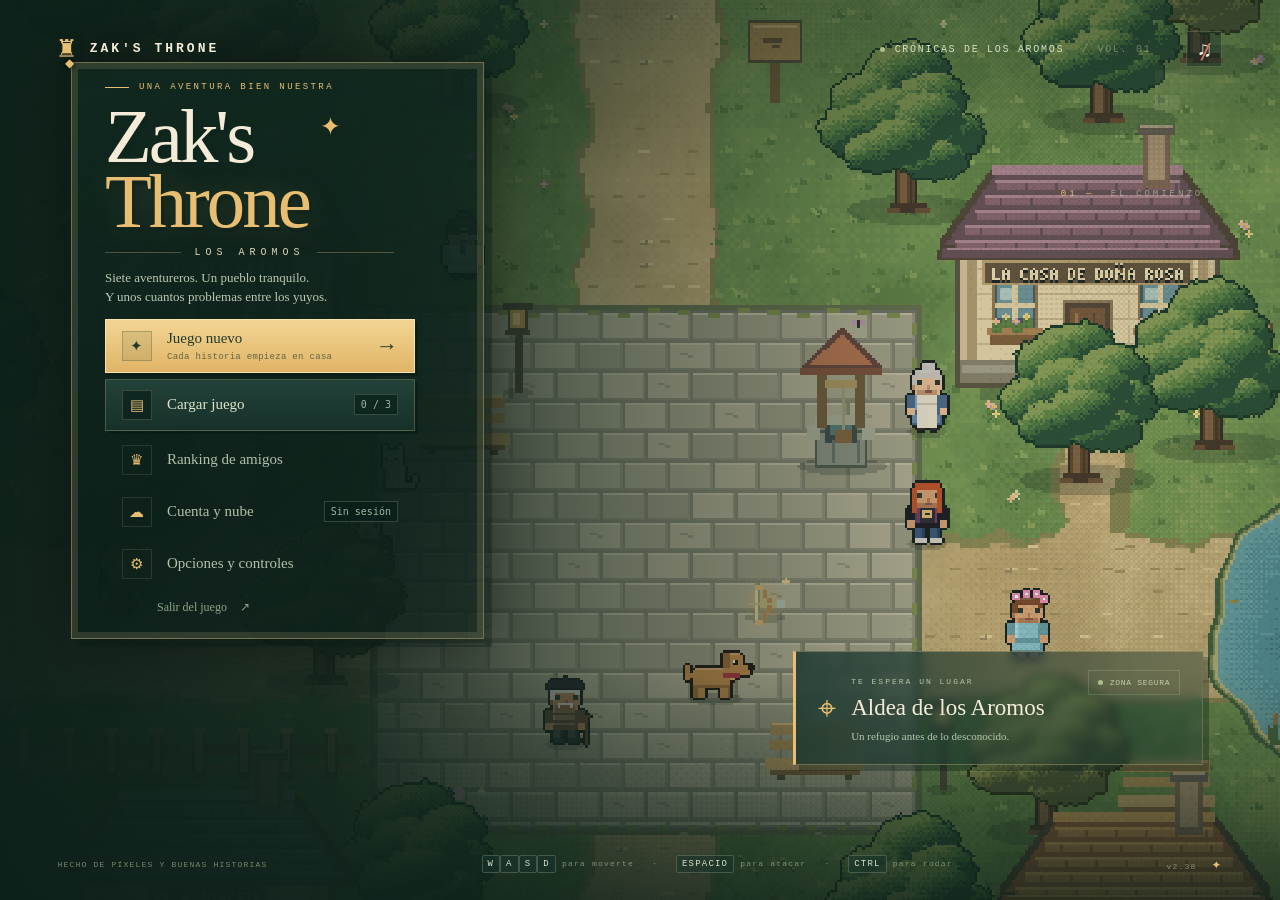
==== commit 6809d2ab: "v2.38 Co-Authored-By: Claude Opus 5.5 <noreply@anthropic.com>" ====
--- a/index.html
+++ b/index.html
@@ -55,7 +55,7 @@
     </section>
     <div id="toast-container" aria-live="polite"></div>
     <div id="modal-overlay" class="hidden"><section id="modal" role="dialog" aria-modal="true" aria-labelledby="modal-title"><button id="close-modal" class="modal-close" aria-label="Cerrar">×</button><div id="modal-content"></div></section></div>
-    <footer id="menu-footer"><span>HECHO DE PÍXELES Y BUENAS HISTORIAS</span><span><kbd>W</kbd><kbd>A</kbd><kbd>S</kbd><kbd>D</kbd> para moverte <i>·</i> <kbd>ESPACIO</kbd> para atacar <i>·</i> <kbd>CTRL</kbd> para rodar</span><span>v2.37 <b>✦</b></span></footer>
+    <footer id="menu-footer"><span>HECHO DE PÍXELES Y BUENAS HISTORIAS</span><span><kbd>W</kbd><kbd>A</kbd><kbd>S</kbd><kbd>D</kbd> para moverte <i>·</i> <kbd>ESPACIO</kbd> para atacar <i>·</i> <kbd>CTRL</kbd> para rodar</span><span>v2.38 <b>✦</b></span></footer>
   </main>
   <script src="src/config.js"></script><script src="src/data.js"></script><script src="src/npcs.js"></script><script src="src/world.js"></script><script src="src/pixel.js"></script><script src="src/render.js"></script><script src="src/game.js"></script><script src="src/bosses.js"></script><script src="src/dimension.js"></script><script src="src/items.js"></script><script src="src/realm.js"></script><script src="src/weather.js"></script><script src="src/companions.js"></script><script src="src/companions-art.js"></script><script src="src/companion-levels.js"></script><script src="src/kennel.js"></script><script src="src/truco.js"></script><script src="src/medals.js"></script><script src="src/wanderer.js"></script><script src="src/weekly.js"></script><script src="src/bestiary.js"></script><script src="src/counter.js"></script><script src="src/ranking.js"></script><script src="src/cloud.js"></script><script src="src/ui.js"></script><script src="src/ui-extras.js"></script><script src="src/ui-codex.js"></script>
 </body>
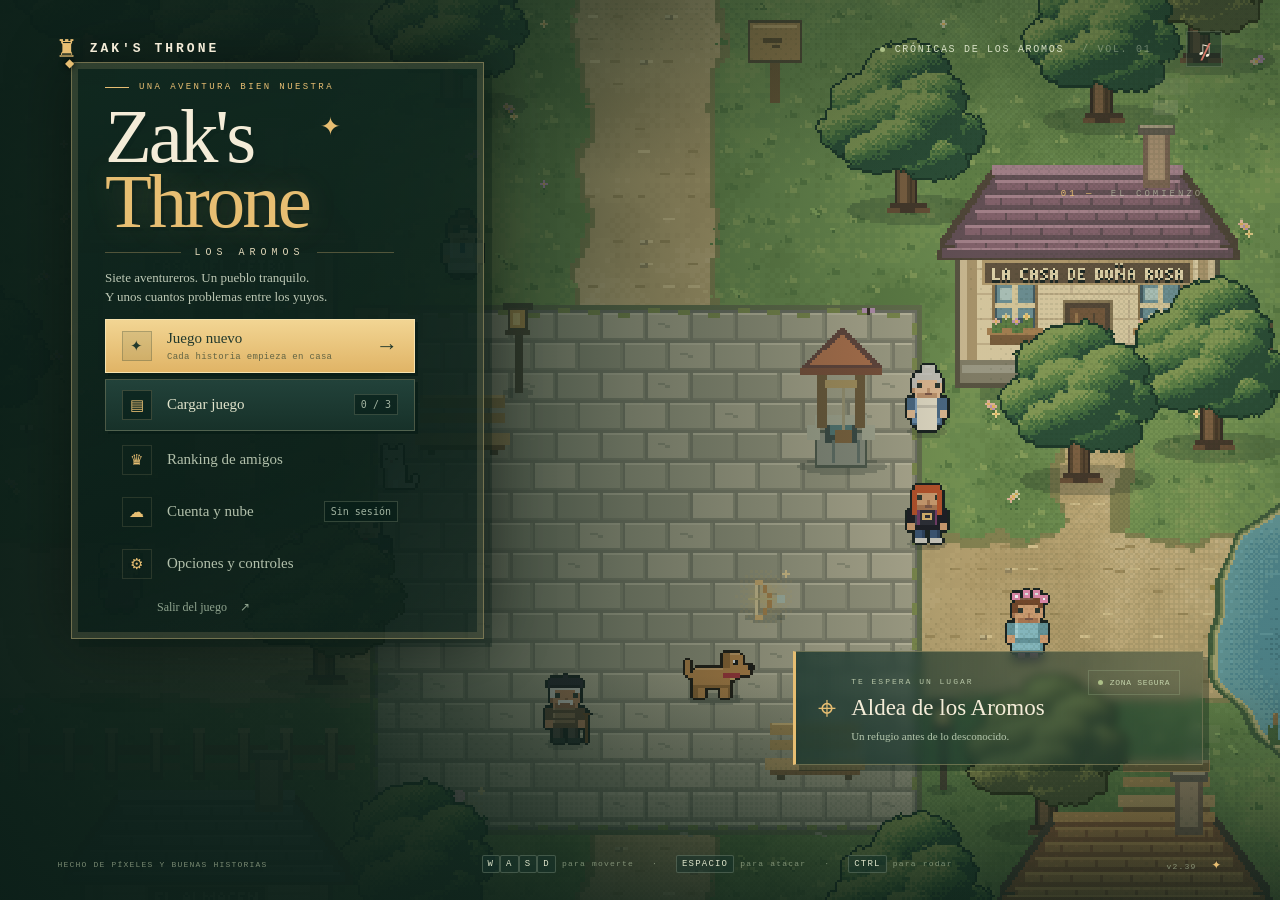
==== commit d583149d: "v2.39 Co-Authored-By: Claude Opus 5.5 <noreply@anthropic.com>" ====
--- a/index.html
+++ b/index.html
@@ -55,7 +55,7 @@
     </section>
     <div id="toast-container" aria-live="polite"></div>
     <div id="modal-overlay" class="hidden"><section id="modal" role="dialog" aria-modal="true" aria-labelledby="modal-title"><button id="close-modal" class="modal-close" aria-label="Cerrar">×</button><div id="modal-content"></div></section></div>
-    <footer id="menu-footer"><span>HECHO DE PÍXELES Y BUENAS HISTORIAS</span><span><kbd>W</kbd><kbd>A</kbd><kbd>S</kbd><kbd>D</kbd> para moverte <i>·</i> <kbd>ESPACIO</kbd> para atacar <i>·</i> <kbd>CTRL</kbd> para rodar</span><span>v2.38 <b>✦</b></span></footer>
+    <footer id="menu-footer"><span>HECHO DE PÍXELES Y BUENAS HISTORIAS</span><span><kbd>W</kbd><kbd>A</kbd><kbd>S</kbd><kbd>D</kbd> para moverte <i>·</i> <kbd>ESPACIO</kbd> para atacar <i>·</i> <kbd>CTRL</kbd> para rodar</span><span>v2.39 <b>✦</b></span></footer>
   </main>
   <script src="src/config.js"></script><script src="src/data.js"></script><script src="src/npcs.js"></script><script src="src/world.js"></script><script src="src/pixel.js"></script><script src="src/render.js"></script><script src="src/game.js"></script><script src="src/bosses.js"></script><script src="src/dimension.js"></script><script src="src/items.js"></script><script src="src/realm.js"></script><script src="src/weather.js"></script><script src="src/companions.js"></script><script src="src/companions-art.js"></script><script src="src/companion-levels.js"></script><script src="src/kennel.js"></script><script src="src/truco.js"></script><script src="src/medals.js"></script><script src="src/wanderer.js"></script><script src="src/weekly.js"></script><script src="src/bestiary.js"></script><script src="src/counter.js"></script><script src="src/ranking.js"></script><script src="src/cloud.js"></script><script src="src/ui.js"></script><script src="src/ui-extras.js"></script><script src="src/ui-codex.js"></script>
 </body>
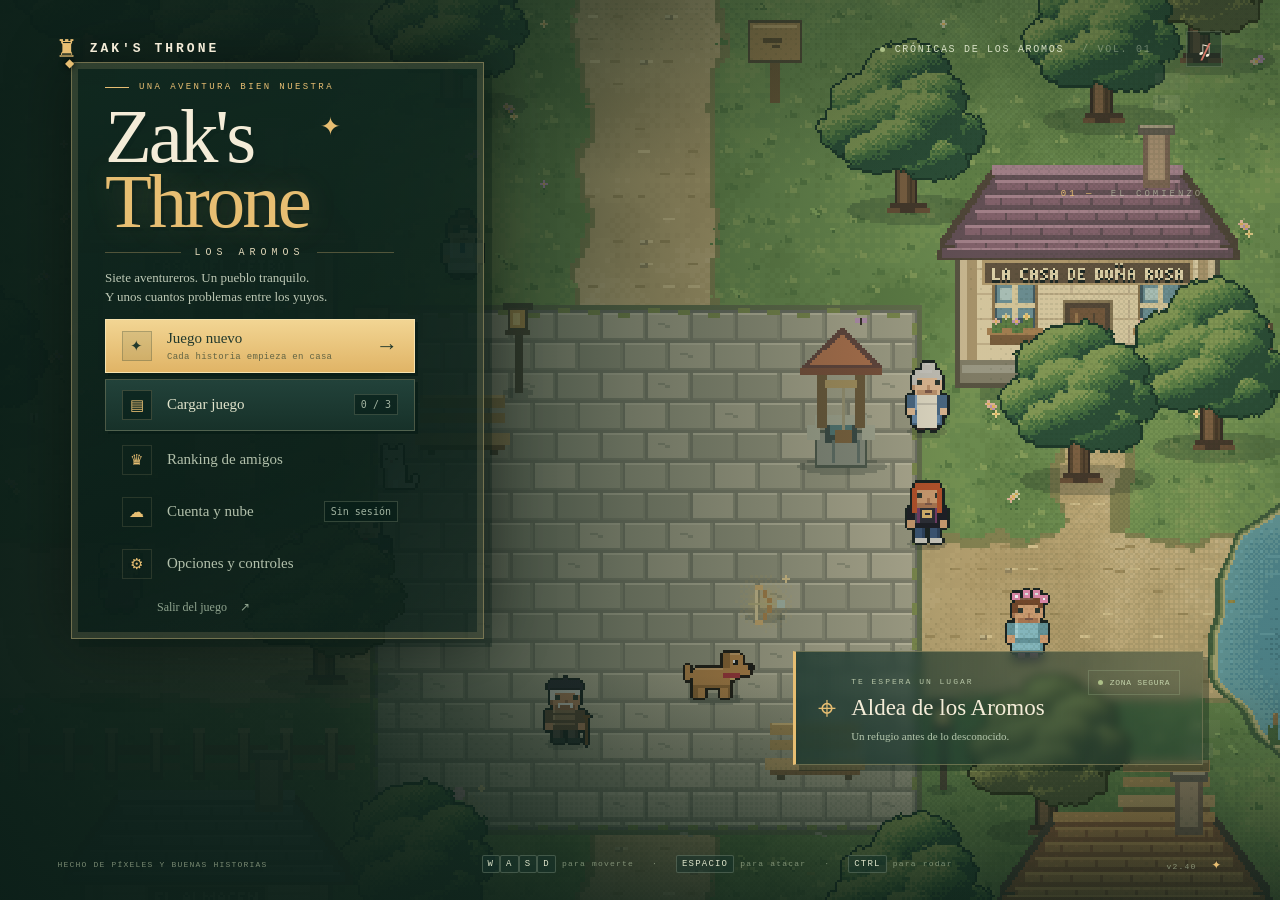
==== commit 44892bca: "v2.40 Co-Authored-By: Claude Opus 5.5 <noreply@anthropic.com>" ====
--- a/index.html
+++ b/index.html
@@ -55,7 +55,7 @@
     </section>
     <div id="toast-container" aria-live="polite"></div>
     <div id="modal-overlay" class="hidden"><section id="modal" role="dialog" aria-modal="true" aria-labelledby="modal-title"><button id="close-modal" class="modal-close" aria-label="Cerrar">×</button><div id="modal-content"></div></section></div>
-    <footer id="menu-footer"><span>HECHO DE PÍXELES Y BUENAS HISTORIAS</span><span><kbd>W</kbd><kbd>A</kbd><kbd>S</kbd><kbd>D</kbd> para moverte <i>·</i> <kbd>ESPACIO</kbd> para atacar <i>·</i> <kbd>CTRL</kbd> para rodar</span><span>v2.39 <b>✦</b></span></footer>
+    <footer id="menu-footer"><span>HECHO DE PÍXELES Y BUENAS HISTORIAS</span><span><kbd>W</kbd><kbd>A</kbd><kbd>S</kbd><kbd>D</kbd> para moverte <i>·</i> <kbd>ESPACIO</kbd> para atacar <i>·</i> <kbd>CTRL</kbd> para rodar</span><span>v2.40 <b>✦</b></span></footer>
   </main>
   <script src="src/config.js"></script><script src="src/data.js"></script><script src="src/npcs.js"></script><script src="src/world.js"></script><script src="src/pixel.js"></script><script src="src/render.js"></script><script src="src/game.js"></script><script src="src/bosses.js"></script><script src="src/dimension.js"></script><script src="src/items.js"></script><script src="src/realm.js"></script><script src="src/weather.js"></script><script src="src/companions.js"></script><script src="src/companions-art.js"></script><script src="src/companion-levels.js"></script><script src="src/kennel.js"></script><script src="src/truco.js"></script><script src="src/medals.js"></script><script src="src/wanderer.js"></script><script src="src/weekly.js"></script><script src="src/bestiary.js"></script><script src="src/counter.js"></script><script src="src/ranking.js"></script><script src="src/cloud.js"></script><script src="src/ui.js"></script><script src="src/ui-extras.js"></script><script src="src/ui-codex.js"></script>
 </body>
--- a/src/style.css
+++ b/src/style.css
@@ -414,3 +414,5 @@
 @media(max-height:520px){.choose-hero{display:none}.character-detail{grid-template-columns:1fr 1.35fr;gap:16px}.character-detail .sheet-heading{margin-bottom:6px}.sheet-traits.stack .trait{padding:7px 10px}.menu-copy::before{inset:-14px -20px -12px}.menu-copy::after{display:none}}
 @media(max-width:700px) and (max-height:520px){.character-detail{grid-template-columns:1fr}}
 @media(max-width:700px){.menu-copy::before{inset:-14px -16px -14px}.menu-copy::after{display:none}}
+/* v2.40: tamaño de la interfaz (--hud la fija ui.js según Opciones). Achica cada recuadro hacia su esquina. */
+#hud>.player-panel,#hud>.location-panel,#hud>#status-effects,#hud>#quest-hint,#hud>#interaction-hint,#hud>#boss-bar,#hud>.bottom-hud{zoom:var(--hud,1)}
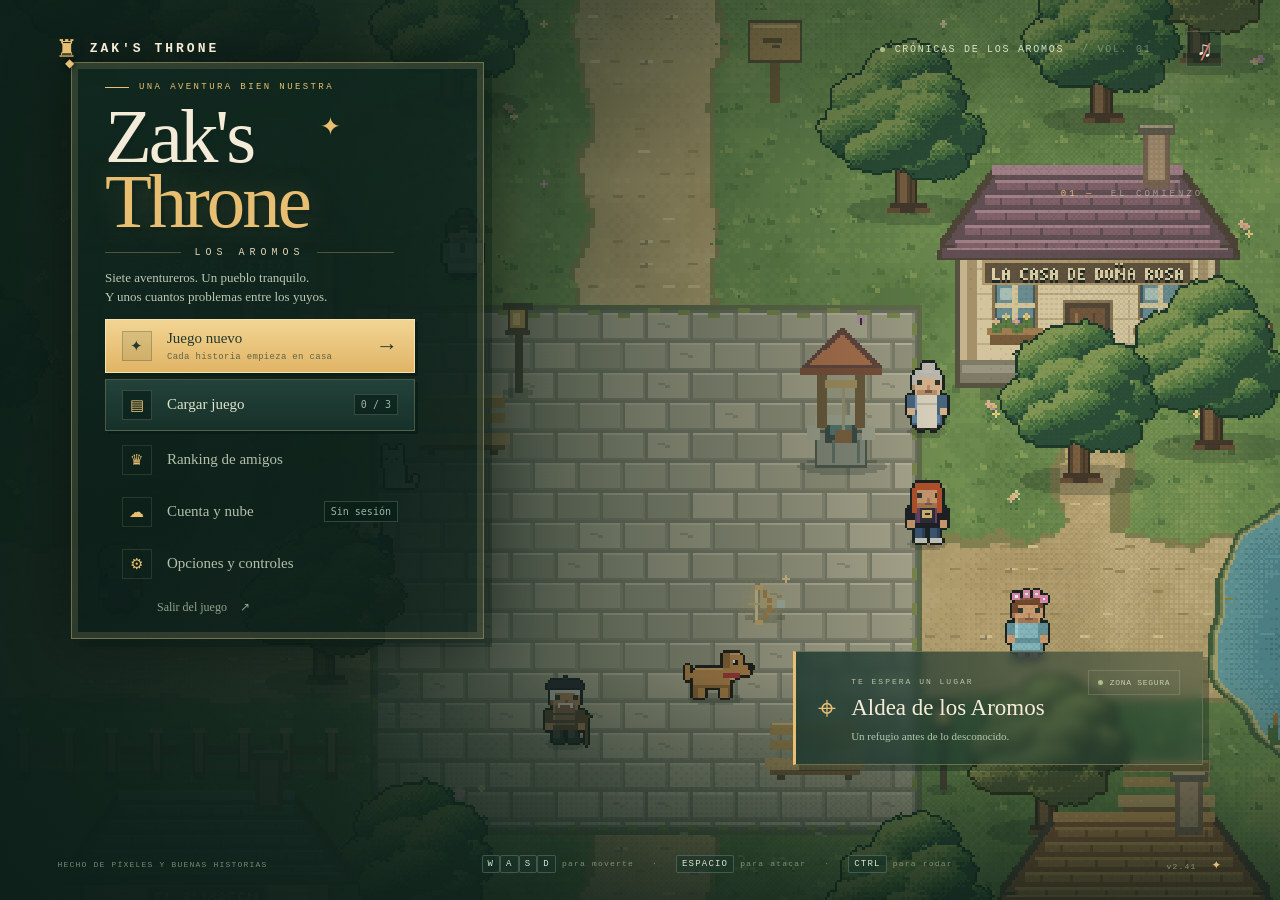
==== commit 539f9d3c: "v2.41 Co-Authored-By: Claude Opus 5.5 <noreply@anthropic.com>" ====
--- a/index.html
+++ b/index.html
@@ -55,8 +55,8 @@
     </section>
     <div id="toast-container" aria-live="polite"></div>
     <div id="modal-overlay" class="hidden"><section id="modal" role="dialog" aria-modal="true" aria-labelledby="modal-title"><button id="close-modal" class="modal-close" aria-label="Cerrar">×</button><div id="modal-content"></div></section></div>
-    <footer id="menu-footer"><span>HECHO DE PÍXELES Y BUENAS HISTORIAS</span><span><kbd>W</kbd><kbd>A</kbd><kbd>S</kbd><kbd>D</kbd> para moverte <i>·</i> <kbd>ESPACIO</kbd> para atacar <i>·</i> <kbd>CTRL</kbd> para rodar</span><span>v2.40 <b>✦</b></span></footer>
+    <footer id="menu-footer"><span>HECHO DE PÍXELES Y BUENAS HISTORIAS</span><span><kbd>W</kbd><kbd>A</kbd><kbd>S</kbd><kbd>D</kbd> para moverte <i>·</i> <kbd>ESPACIO</kbd> para atacar <i>·</i> <kbd>CTRL</kbd> para rodar</span><span>v2.41 <b>✦</b></span></footer>
   </main>
-  <script src="src/config.js"></script><script src="src/data.js"></script><script src="src/npcs.js"></script><script src="src/world.js"></script><script src="src/pixel.js"></script><script src="src/render.js"></script><script src="src/game.js"></script><script src="src/bosses.js"></script><script src="src/dimension.js"></script><script src="src/items.js"></script><script src="src/realm.js"></script><script src="src/weather.js"></script><script src="src/companions.js"></script><script src="src/companions-art.js"></script><script src="src/companion-levels.js"></script><script src="src/kennel.js"></script><script src="src/truco.js"></script><script src="src/medals.js"></script><script src="src/wanderer.js"></script><script src="src/weekly.js"></script><script src="src/bestiary.js"></script><script src="src/counter.js"></script><script src="src/ranking.js"></script><script src="src/cloud.js"></script><script src="src/ui.js"></script><script src="src/ui-extras.js"></script><script src="src/ui-codex.js"></script>
+  <script src="src/config.js"></script><script src="src/data.js"></script><script src="src/npcs.js"></script><script src="src/world.js"></script><script src="src/pixel.js"></script><script src="src/render.js"></script><script src="src/game.js"></script><script src="src/bosses.js"></script><script src="src/dimension.js"></script><script src="src/items.js"></script><script src="src/realm.js"></script><script src="src/weather.js"></script><script src="src/companions.js"></script><script src="src/companions-art.js"></script><script src="src/companion-levels.js"></script><script src="src/kennel.js"></script><script src="src/truco.js"></script><script src="src/medals.js"></script><script src="src/wanderer.js"></script><script src="src/weekly.js"></script><script src="src/bestiary.js"></script><script src="src/counter.js"></script><script src="src/forest.js"></script><script src="src/ranking.js"></script><script src="src/cloud.js"></script><script src="src/ui.js"></script><script src="src/ui-extras.js"></script><script src="src/ui-codex.js"></script>
 </body>
 </html>
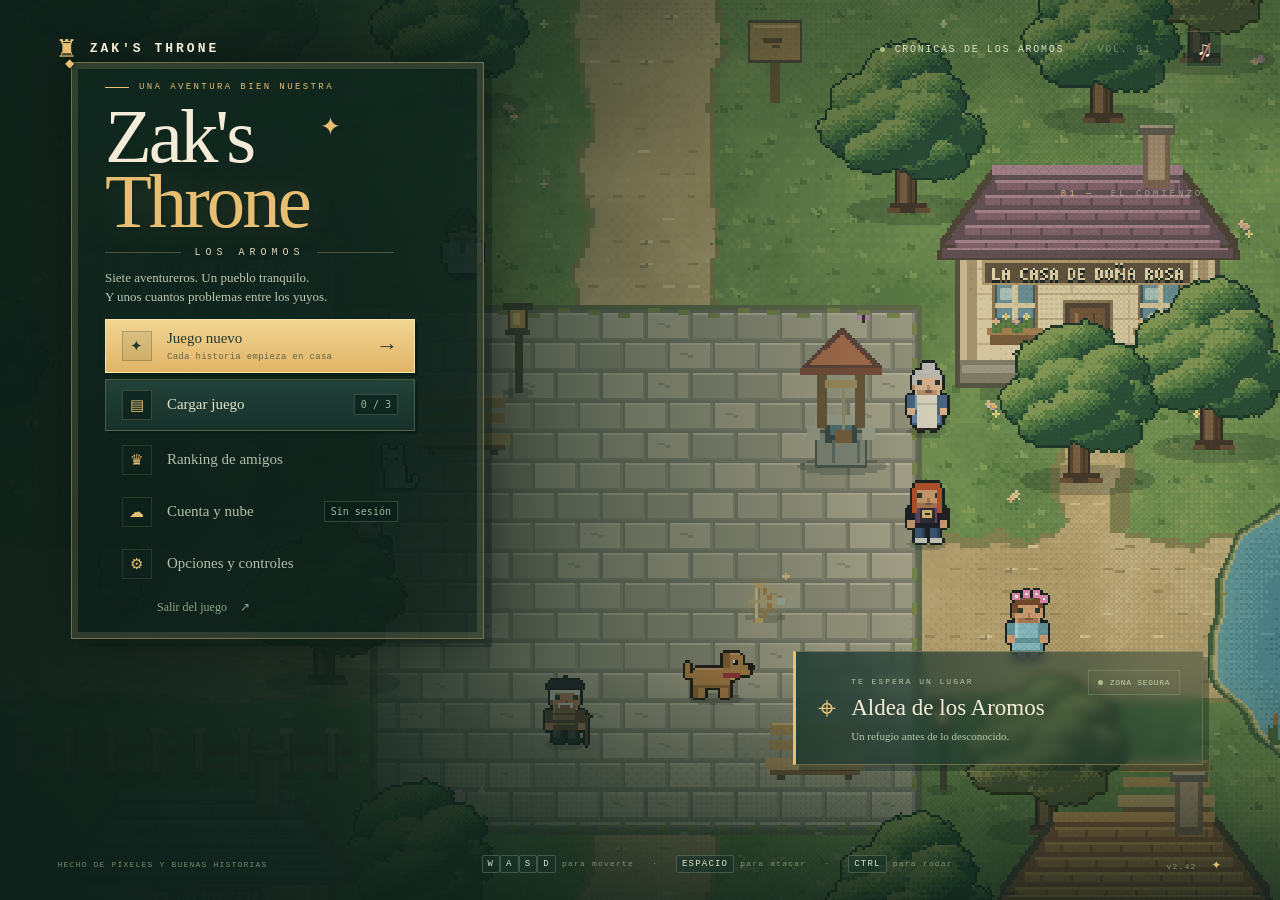
==== commit 3b6f3ac3: "v2.42 Co-Authored-By: Claude Opus 5.5 <noreply@anthropic.com>" ====
--- a/index.html
+++ b/index.html
@@ -55,7 +55,7 @@
     </section>
     <div id="toast-container" aria-live="polite"></div>
     <div id="modal-overlay" class="hidden"><section id="modal" role="dialog" aria-modal="true" aria-labelledby="modal-title"><button id="close-modal" class="modal-close" aria-label="Cerrar">×</button><div id="modal-content"></div></section></div>
-    <footer id="menu-footer"><span>HECHO DE PÍXELES Y BUENAS HISTORIAS</span><span><kbd>W</kbd><kbd>A</kbd><kbd>S</kbd><kbd>D</kbd> para moverte <i>·</i> <kbd>ESPACIO</kbd> para atacar <i>·</i> <kbd>CTRL</kbd> para rodar</span><span>v2.41 <b>✦</b></span></footer>
+    <footer id="menu-footer"><span>HECHO DE PÍXELES Y BUENAS HISTORIAS</span><span><kbd>W</kbd><kbd>A</kbd><kbd>S</kbd><kbd>D</kbd> para moverte <i>·</i> <kbd>ESPACIO</kbd> para atacar <i>·</i> <kbd>CTRL</kbd> para rodar</span><span>v2.42 <b>✦</b></span></footer>
   </main>
   <script src="src/config.js"></script><script src="src/data.js"></script><script src="src/npcs.js"></script><script src="src/world.js"></script><script src="src/pixel.js"></script><script src="src/render.js"></script><script src="src/game.js"></script><script src="src/bosses.js"></script><script src="src/dimension.js"></script><script src="src/items.js"></script><script src="src/realm.js"></script><script src="src/weather.js"></script><script src="src/companions.js"></script><script src="src/companions-art.js"></script><script src="src/companion-levels.js"></script><script src="src/kennel.js"></script><script src="src/truco.js"></script><script src="src/medals.js"></script><script src="src/wanderer.js"></script><script src="src/weekly.js"></script><script src="src/bestiary.js"></script><script src="src/counter.js"></script><script src="src/forest.js"></script><script src="src/ranking.js"></script><script src="src/cloud.js"></script><script src="src/ui.js"></script><script src="src/ui-extras.js"></script><script src="src/ui-codex.js"></script>
 </body>
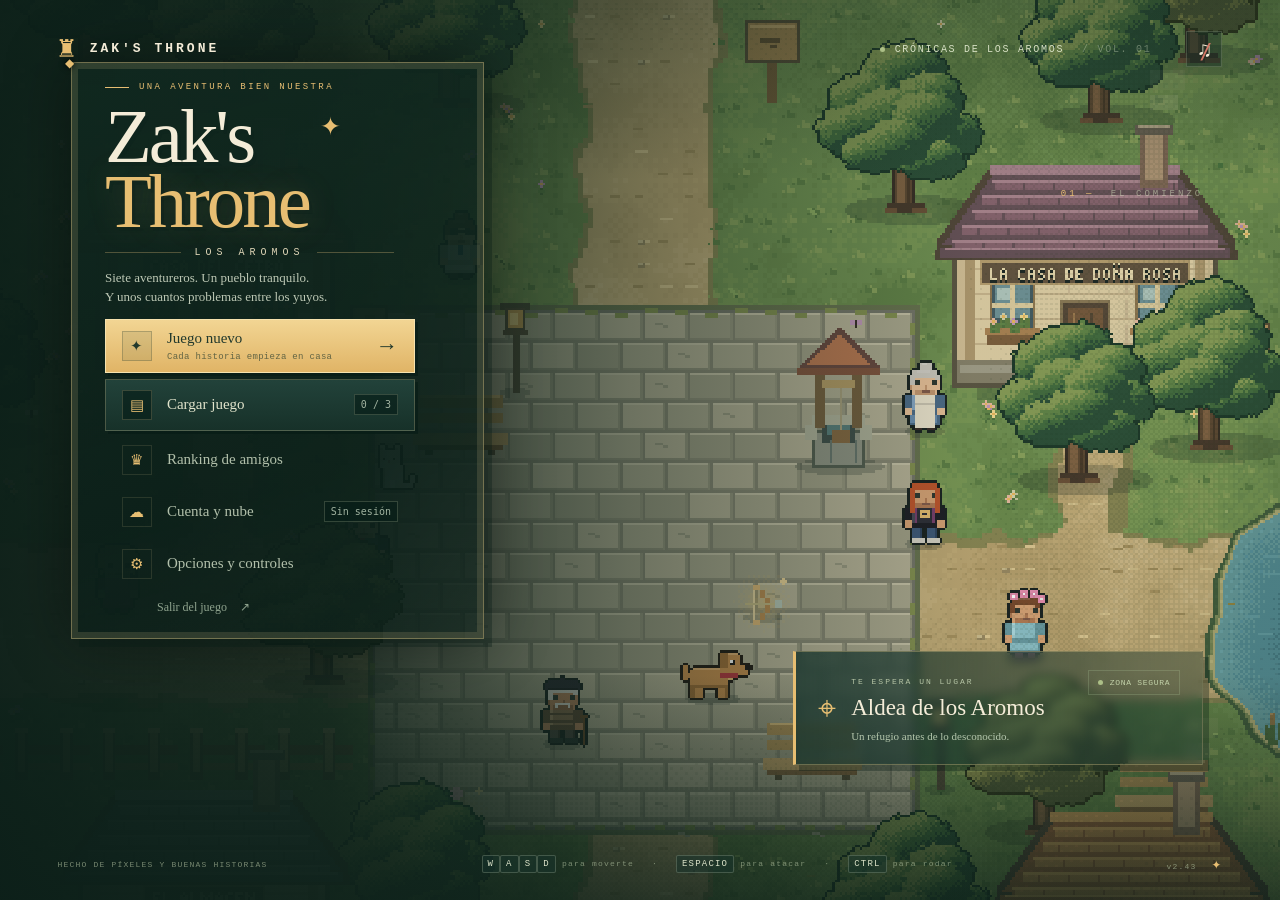
==== commit 0f9f267e: "v2.43 Co-Authored-By: Claude Opus 5.5 <noreply@anthropic.com>" ====
--- a/index.html
+++ b/index.html
@@ -55,7 +55,7 @@
     </section>
     <div id="toast-container" aria-live="polite"></div>
     <div id="modal-overlay" class="hidden"><section id="modal" role="dialog" aria-modal="true" aria-labelledby="modal-title"><button id="close-modal" class="modal-close" aria-label="Cerrar">×</button><div id="modal-content"></div></section></div>
-    <footer id="menu-footer"><span>HECHO DE PÍXELES Y BUENAS HISTORIAS</span><span><kbd>W</kbd><kbd>A</kbd><kbd>S</kbd><kbd>D</kbd> para moverte <i>·</i> <kbd>ESPACIO</kbd> para atacar <i>·</i> <kbd>CTRL</kbd> para rodar</span><span>v2.42 <b>✦</b></span></footer>
+    <footer id="menu-footer"><span>HECHO DE PÍXELES Y BUENAS HISTORIAS</span><span><kbd>W</kbd><kbd>A</kbd><kbd>S</kbd><kbd>D</kbd> para moverte <i>·</i> <kbd>ESPACIO</kbd> para atacar <i>·</i> <kbd>CTRL</kbd> para rodar</span><span>v2.43 <b>✦</b></span></footer>
   </main>
   <script src="src/config.js"></script><script src="src/data.js"></script><script src="src/npcs.js"></script><script src="src/world.js"></script><script src="src/pixel.js"></script><script src="src/render.js"></script><script src="src/game.js"></script><script src="src/bosses.js"></script><script src="src/dimension.js"></script><script src="src/items.js"></script><script src="src/realm.js"></script><script src="src/weather.js"></script><script src="src/companions.js"></script><script src="src/companions-art.js"></script><script src="src/companion-levels.js"></script><script src="src/kennel.js"></script><script src="src/truco.js"></script><script src="src/medals.js"></script><script src="src/wanderer.js"></script><script src="src/weekly.js"></script><script src="src/bestiary.js"></script><script src="src/counter.js"></script><script src="src/forest.js"></script><script src="src/ranking.js"></script><script src="src/cloud.js"></script><script src="src/ui.js"></script><script src="src/ui-extras.js"></script><script src="src/ui-codex.js"></script>
 </body>
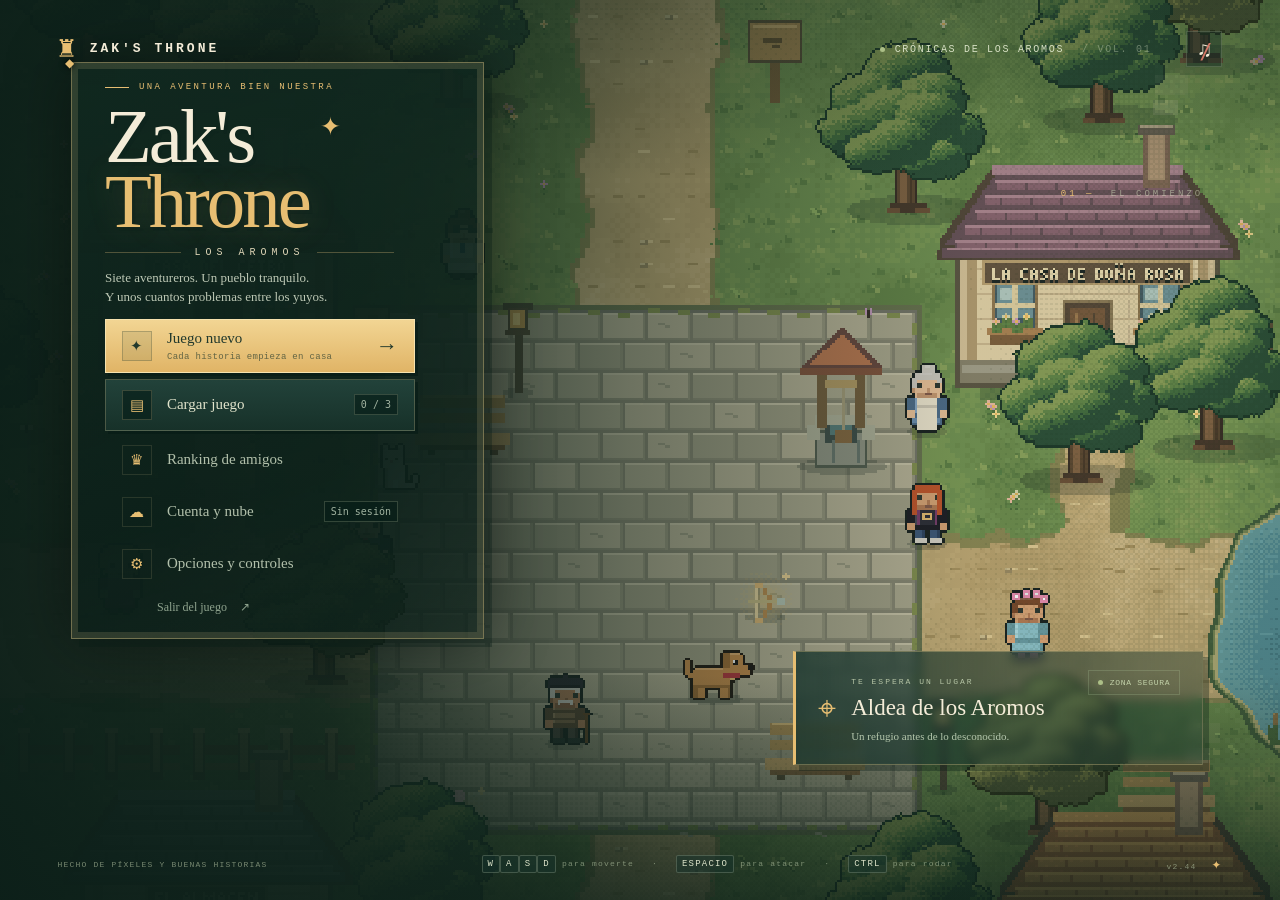
==== commit 852dec51: "v2.44 Co-Authored-By: Claude Opus 5.5 <noreply@anthropic.com>" ====
--- a/index.html
+++ b/index.html
@@ -55,7 +55,7 @@
     </section>
     <div id="toast-container" aria-live="polite"></div>
     <div id="modal-overlay" class="hidden"><section id="modal" role="dialog" aria-modal="true" aria-labelledby="modal-title"><button id="close-modal" class="modal-close" aria-label="Cerrar">×</button><div id="modal-content"></div></section></div>
-    <footer id="menu-footer"><span>HECHO DE PÍXELES Y BUENAS HISTORIAS</span><span><kbd>W</kbd><kbd>A</kbd><kbd>S</kbd><kbd>D</kbd> para moverte <i>·</i> <kbd>ESPACIO</kbd> para atacar <i>·</i> <kbd>CTRL</kbd> para rodar</span><span>v2.43 <b>✦</b></span></footer>
+    <footer id="menu-footer"><span>HECHO DE PÍXELES Y BUENAS HISTORIAS</span><span><kbd>W</kbd><kbd>A</kbd><kbd>S</kbd><kbd>D</kbd> para moverte <i>·</i> <kbd>ESPACIO</kbd> para atacar <i>·</i> <kbd>CTRL</kbd> para rodar</span><span>v2.44 <b>✦</b></span></footer>
   </main>
   <script src="src/config.js"></script><script src="src/data.js"></script><script src="src/npcs.js"></script><script src="src/world.js"></script><script src="src/pixel.js"></script><script src="src/render.js"></script><script src="src/game.js"></script><script src="src/bosses.js"></script><script src="src/dimension.js"></script><script src="src/items.js"></script><script src="src/realm.js"></script><script src="src/weather.js"></script><script src="src/companions.js"></script><script src="src/companions-art.js"></script><script src="src/companion-levels.js"></script><script src="src/kennel.js"></script><script src="src/truco.js"></script><script src="src/medals.js"></script><script src="src/wanderer.js"></script><script src="src/weekly.js"></script><script src="src/bestiary.js"></script><script src="src/counter.js"></script><script src="src/forest.js"></script><script src="src/ranking.js"></script><script src="src/cloud.js"></script><script src="src/ui.js"></script><script src="src/ui-extras.js"></script><script src="src/ui-codex.js"></script>
 </body>
